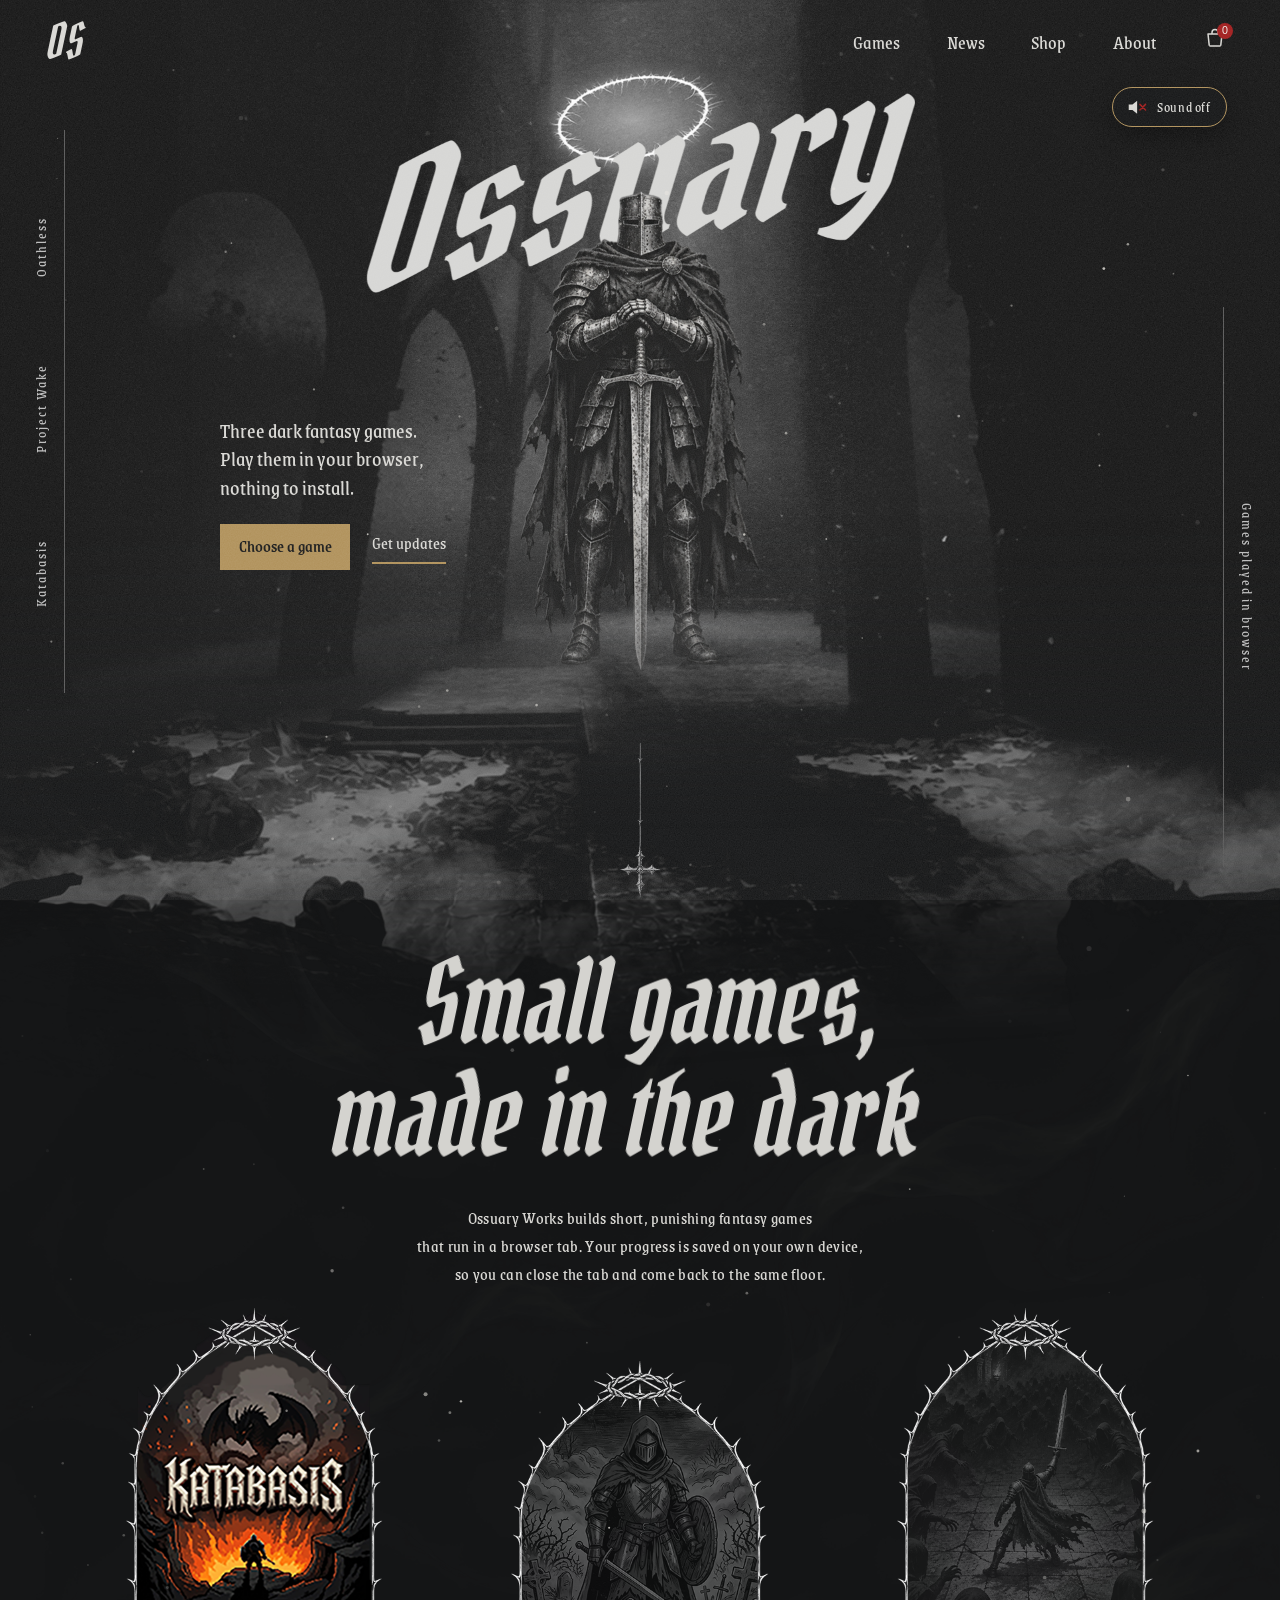
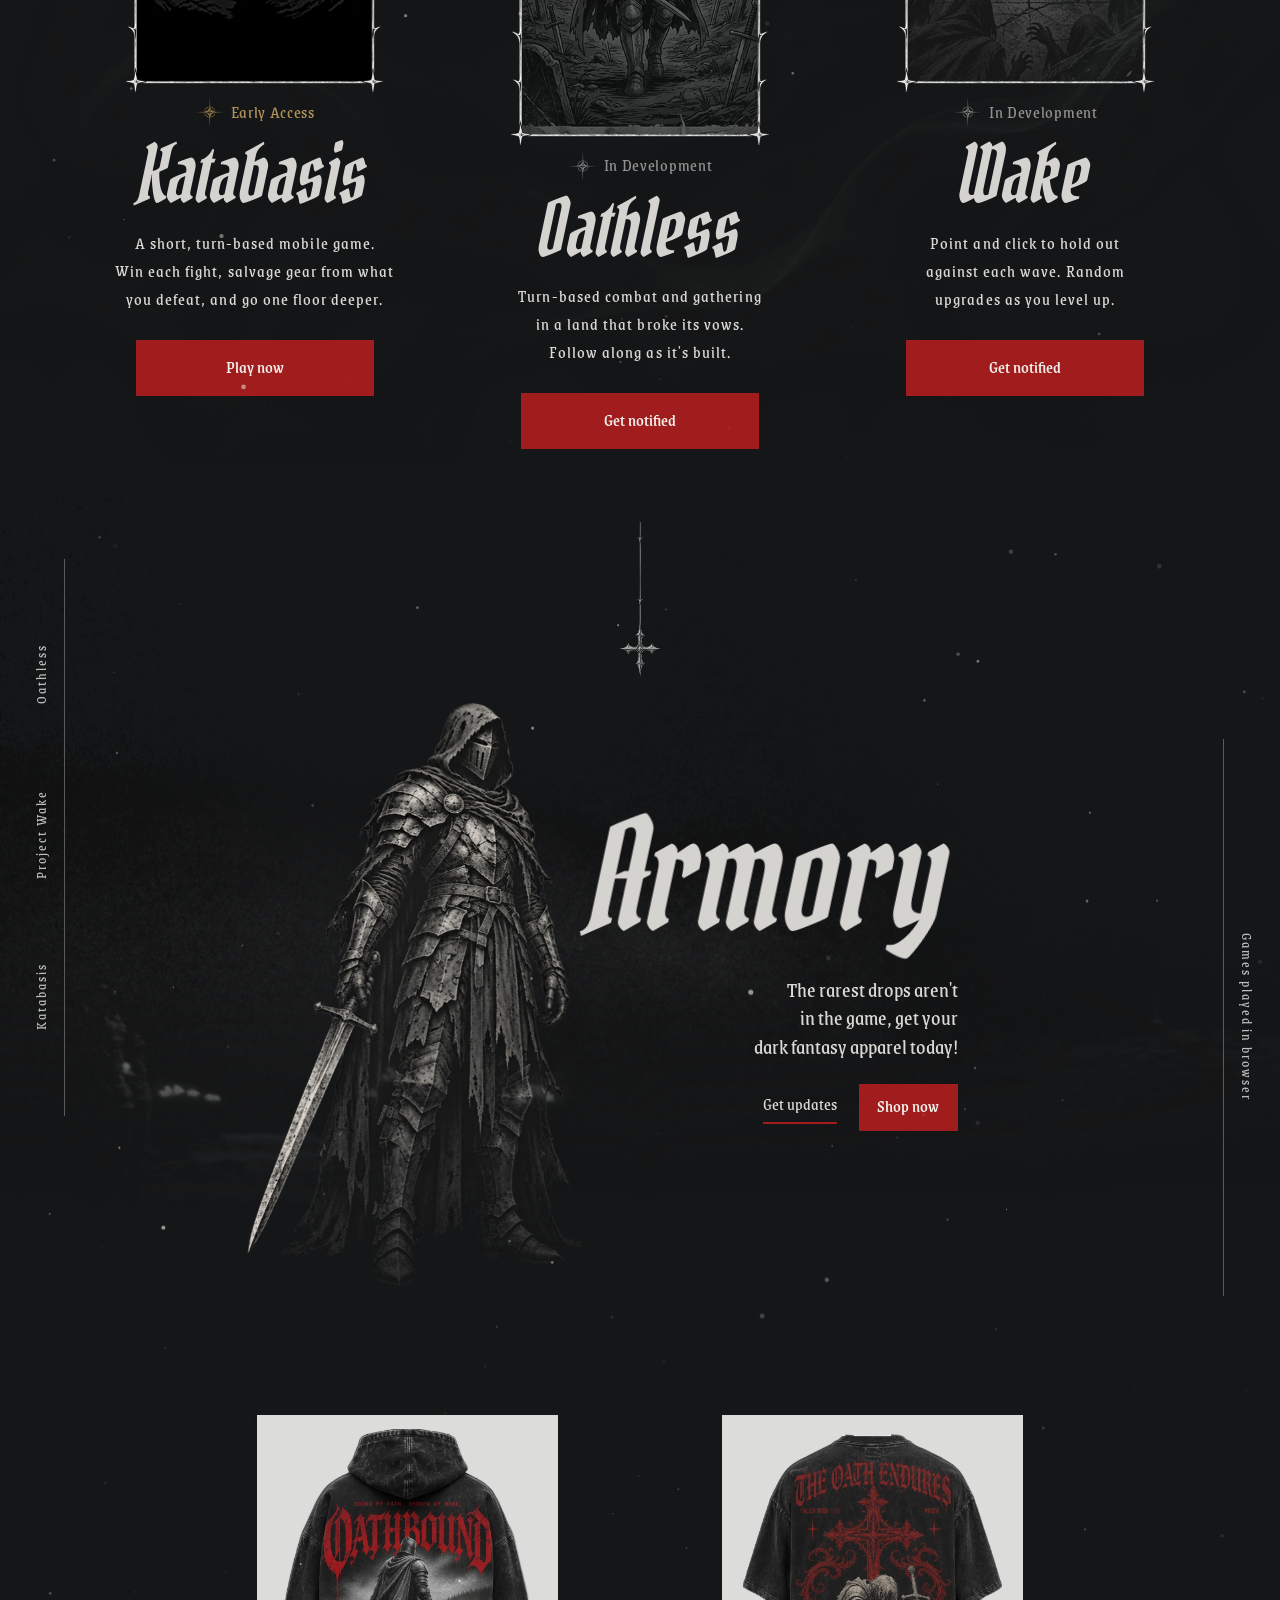
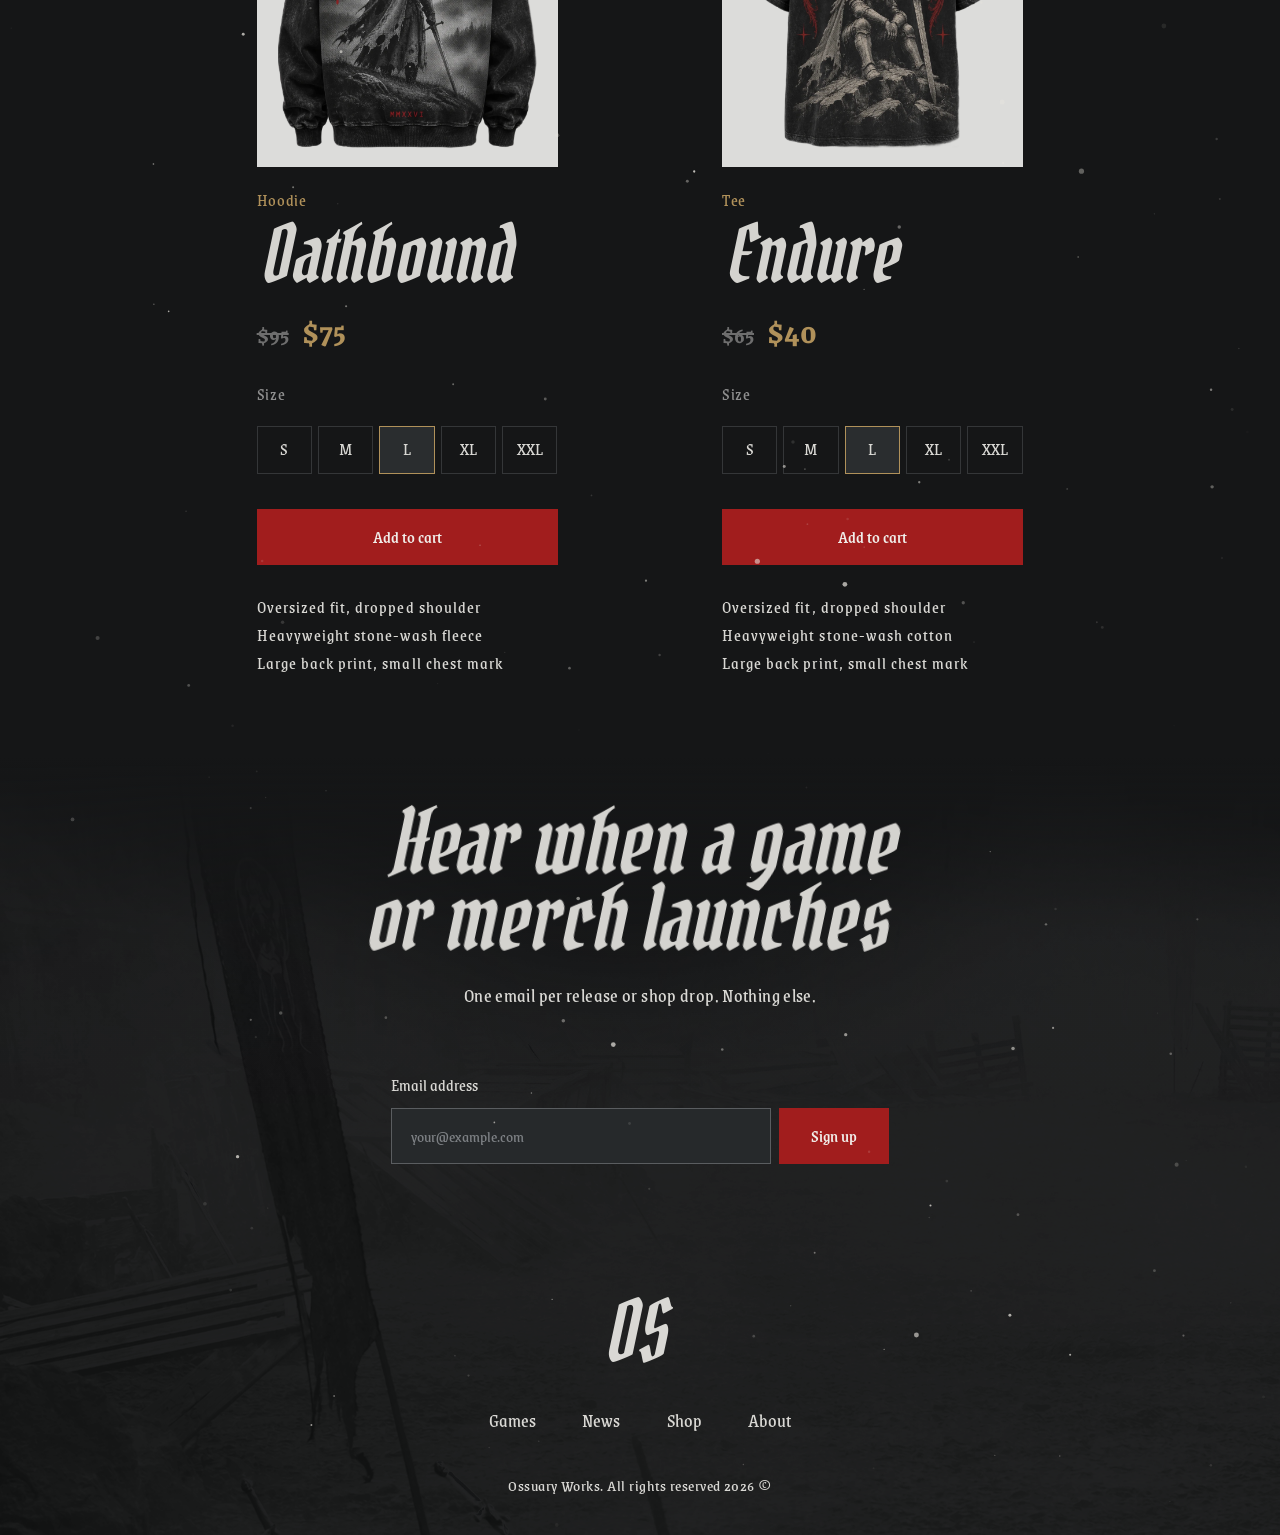
==== index.html @ 2a14f6bc "Add files via upload" ====
<!doctype html>
<html lang="en">
<head>
  <meta charset="utf-8">
  <meta name="viewport" content="width=device-width, initial-scale=1">
  <title>Ossuary Works</title>
  <meta name="description" content="Three dark fantasy games you can play in your browser: Katabasis, Wake and Oathless.">
  <link rel="preconnect" href="https://fonts.googleapis.com">
  <link rel="preconnect" href="https://fonts.gstatic.com" crossorigin>
  <link rel="stylesheet" href="css/tokens.css">
  <link rel="stylesheet" href="css/home.css">
  <link rel="stylesheet" href="css/motion.css">
  <link rel="stylesheet" href="css/cart.css">
  <script src="js/cart.js" defer></script>
  <script src="js/ambient.js" defer></script>
  <script src="js/particles.js" defer></script>
  <script src="js/router.js" defer></script>
  <script>
    // Turn motion on before first paint (so the hero doesn't flash before its ink reveal),
    // unless the visitor prefers reduced motion. Fail-safe: show the hero after 4s regardless.
    if (!window.matchMedia('(prefers-reduced-motion: reduce)').matches) {
      document.documentElement.classList.add('motion');
      setTimeout(function () { document.documentElement.classList.add('ink-failsafe'); }, 4000);
    }
  </script>
  <script src="js/motion.js" defer></script>
</head>
<body>
  <a class="skip" href="#main">Skip to content</a>

  <!-- Sticky menu: kept outside the sections so it always stays on top of them -->
  <nav class="nav" aria-label="Main">
      <a href="index.html" class="logo" aria-label="Ossuary Works home">OS</a>
      <ul>
        <li><a href="#games">Games</a></li>
        <li><a href="news.html">News</a></li>
        <li><a href="#shop">Shop</a></li>
        <li><a href="about.html">About</a></li>
        <li>
          <button type="button" class="cart" aria-label="Cart, 0 items" aria-controls="cart-drawer" aria-expanded="false">
            <svg viewBox="0 0 24 24" aria-hidden="true">
              <path d="M5 8h14l-1.2 11.2a1 1 0 0 1-1 .8H7.2a1 1 0 0 1-1-.8L5 8Z"/>
              <path d="M9 8V6.5a3 3 0 0 1 6 0V8"/>
            </svg>
            <span class="cart__count" aria-hidden="true">0</span>
          </button>
        </li>
      </ul>
  </nav>
  <p id="cart-status" class="sr-only" aria-live="polite"></p>

  <!-- ================= CART DRAWER ================= -->
  <div class="drawer-scrim" data-cart-close hidden></div>
  <aside class="drawer" id="cart-drawer" role="dialog" aria-modal="true" aria-labelledby="drawer-title" hidden>
    <header class="drawer__head">
      <h2 id="drawer-title" class="drawer__title">Your cart</h2>
      <button type="button" class="drawer__close" data-cart-close aria-label="Close cart">
        <svg viewBox="0 0 24 24" aria-hidden="true"><path d="M6 6l12 12M18 6L6 18"/></svg>
      </button>
    </header>

    <div class="drawer__body">
      <ul class="drawer__items" aria-label="Items in your cart"></ul>
      <div class="drawer__empty">
        <p>Your cart is empty.</p>
        <a href="#products" class="link link--gold" data-cart-close>Browse the armory</a>
      </div>
    </div>

    <footer class="drawer__foot">
      <dl class="drawer__totals">
        <div><dt>Subtotal</dt><dd class="drawer__subtotal">$0</dd></div>
        <div class="drawer__savings-row"><dt>You save</dt><dd class="drawer__savings">$0</dd></div>
      </dl>
      <p class="drawer__note">Shipping and taxes are calculated at checkout.</p>
      <button type="button" class="btn btn--red btn--block drawer__checkout">Checkout</button>
      <p class="drawer__msg" aria-live="polite"></p>
      <button type="button" class="drawer__continue" data-cart-close>Continue shopping</button>
    </footer>
  </aside>

  <!-- ================= HERO (mockup 01) ================= -->
  <header class="hero" data-ink-load="2">
    <div class="hero__scene" data-depth="0.35">
      <img class="hero__bg" src="assets/Exports/ossuary-home-banner-image.png" alt="" fetchpriority="high">
      <span class="hero__glow" aria-hidden="true"></span>
    </div>

    <div class="rail rail--left hero__rail-l" aria-hidden="true">
      <span>Katabasis</span><span>Project Wake</span><span>Oathless</span>
    </div>
    <div class="rail rail--right hero__rail-r" aria-hidden="true">
      <span>Games played in browser</span>
    </div>

    <h1 class="hero__title" data-depth="0.18"><img src="assets/Exports/Ossuary.png" alt="Ossuary Works" width="822" height="300"></h1>
    <img class="hero__knight" data-depth="0.05" src="assets/Exports/knight-hero-main-banner.png" alt="" width="360" height="721">

    <div class="hero__intro">
      <p>Three dark fantasy games.<br>Play them in your browser,<br>nothing to install.</p>
      <div class="actions">
        <a class="btn btn--gold" href="#games">Choose a game</a>
        <a class="link link--gold" href="#signup">Get updates</a>
      </div>
    </div>

    <span class="cross-drop hero__drop" aria-hidden="true"></span>
  </header>

  <main id="main">

    <!-- ================= GAMES (mockup 02) ================= -->
    <section class="games" id="games" aria-labelledby="games-title" data-ink="1">
      <img class="games__smoke" src="assets/Exports/tex-smoke-b.png" alt="" loading="lazy">
      <h2 id="games-title" class="games__title bleed">Small games,<br>made in the dark</h2>
      <p class="games__lede" id="about">Ossuary Works builds short, punishing fantasy games<br>that run in a browser tab. Your progress is saved on your own device,<br>so you can close the tab and come back to the same floor.</p>

      <div class="games__cols">
        <article class="game">
          <div class="arch">
            <img class="arch__art" src="assets/Exports/katabasis-game-arch-image.png" alt="Katabasis key art: a lone knight before a burning pit under a dragon" loading="lazy" width="358" height="556">
            <img class="arch__frame" src="assets/Exports/arch-frame.png" alt="" loading="lazy" width="386" height="576">
          </div>
          <p class="status status--early"><img src="assets/Exports/early-access-star.png" alt="" width="48" height="49">Early Access</p>
          <h3>Katabasis</h3>
          <p class="game__desc">A short, turn-based mobile game.<br>Win each fight, salvage gear from what<br>you defeat, and go one floor deeper.</p>
          <a href="https://mellow-martin.github.io/Emberfall/" class="btn btn--red btn--wide" target="_blank" rel="noopener">Play now<span class="sr-only"> (opens in a new tab)</span></a>
        </article>

        <article class="game game--low">
          <div class="arch">
            <img class="arch__art" src="assets/Exports/oathless-game-arch-image.png" alt="Oathless art: a hooded knight with sword and shield walking through a graveyard" loading="lazy" width="359" height="536">
            <img class="arch__frame" src="assets/Exports/arch-frame.png" alt="" loading="lazy" width="386" height="576">
          </div>
          <p class="status"><img src="assets/Exports/in-development-star.png" alt="" width="48" height="49">In Development</p>
          <h3>Oathless</h3>
          <p class="game__desc">Turn-based combat and gathering<br>in a land that broke its vows.<br>Follow along as it's built.</p>
          <a href="#signup" class="btn btn--red btn--wide">Get notified</a>
        </article>

        <article class="game">
          <div class="arch">
            <img class="arch__art" src="assets/Exports/wake-game-arch-image.png" alt="Wake art: a knight raising a sword on a tiled floor as hooded shadows close in" loading="lazy" width="359" height="536">
            <img class="arch__frame" src="assets/Exports/arch-frame.png" alt="" loading="lazy" width="386" height="576">
          </div>
          <p class="status"><img src="assets/Exports/in-development-star.png" alt="" width="48" height="49">In Development</p>
          <h3>Wake</h3>
          <p class="game__desc">Point and click to hold out<br>against each wave. Random<br>upgrades as you level up.</p>
          <a href="#signup" class="btn btn--red btn--wide">Get notified</a>
        </article>
      </div>
    </section>

    <!-- ================= ARMORY (mockup 03) ================= -->
    <section class="armory" id="shop" aria-labelledby="armory-title" data-ink="2">
      <img class="armory__bg" data-depth="0.15" src="assets/Exports/armory-image.png" alt="" loading="lazy">
      <span class="cross-drop armory__drop" aria-hidden="true"></span>

      <div class="rail rail--left armory__rail-l" aria-hidden="true">
        <span>Katabasis</span><span>Project Wake</span><span>Oathless</span>
      </div>
      <div class="rail rail--right armory__rail-r" aria-hidden="true">
        <span>Games played in browser</span>
      </div>

      <img class="armory__knight" data-depth="-0.06" src="assets/Exports/knight-hero-armory.png" alt="" loading="lazy" width="520" height="876">

      <div class="armory__intro">
        <h2 id="armory-title" class="armory__title bleed">Armory</h2>
        <p>The rarest drops aren't<br>in the game, get your<br>dark fantasy apparel today!</p>
        <div class="actions">
          <a class="link link--red" href="#signup">Get updates</a>
          <a class="btn btn--red" href="#products">Shop now</a>
        </div>
      </div>
    </section>

    <!-- ================= PRODUCTS (mockup 04) ================= -->
    <section class="products" id="products" aria-label="Apparel" data-ink="3">
      <article class="product" data-id="oathbound-hoodie" data-name="Oathbound" data-kind="Hoodie" data-price="75" data-was="95" data-thumb="assets/shop/oathbound-hoodie-black-cut.png">
        <!-- Hovering the photo reveals the worn shot; Quick add sits along its bottom edge -->
        <figure class="product__media">
          <img class="product__img" src="assets/shop/oathbound-hoodie-black-cut.png" alt="Oathbound hoodie in washed black, back view: red blackletter title over a knight on a misty ridge" loading="lazy">
          <img class="product__worn" src="assets/shop/oathbound-hoodie-worn.webp" alt="" loading="lazy" width="896" height="1120">
          <button type="button" class="quick-add">Quick add</button>
        </figure>
        <p class="product__kind">Hoodie</p>
        <h3>Oathbound</h3>
        <p class="price"><s><span class="sr-only">Was </span>$95</s> <span><span class="sr-only">Now </span>$75</span></p>

        <fieldset class="opt">
          <legend>Size</legend>
          <div class="sizes">
            <label><input type="radio" name="hoodie-size" value="S"><span>S</span></label>
            <label><input type="radio" name="hoodie-size" value="M"><span>M</span></label>
            <label><input type="radio" name="hoodie-size" value="L" checked><span>L</span></label>
            <label><input type="radio" name="hoodie-size" value="XL"><span>XL</span></label>
            <label><input type="radio" name="hoodie-size" value="XXL"><span>XXL</span></label>
          </div>
        </fieldset>

        <button type="button" class="btn btn--red btn--block add-to-cart">Add to cart</button>
        <ul class="specs">
          <li>Oversized fit, dropped shoulder</li>
          <li>Heavyweight stone-wash fleece</li>
          <li>Large back print, small chest mark</li>
        </ul>
      </article>

      <article class="product" data-id="endure-tee" data-name="Endure" data-kind="Tee" data-price="40" data-was="65" data-thumb="assets/shop/oath-endures-tee-black-cut.png">
        <figure class="product__media">
          <img class="product__img" src="assets/shop/oath-endures-tee-black-cut.png" alt="Endure tee in washed black, back view: red cross and filigree above a knight resting beside his sword" loading="lazy">
          <img class="product__worn" src="assets/shop/oath-endures-tee-worn.webp" alt="" loading="lazy" width="896" height="1120">
          <button type="button" class="quick-add">Quick add</button>
        </figure>
        <p class="product__kind">Tee</p>
        <h3>Endure</h3>
        <p class="price"><s><span class="sr-only">Was </span>$65</s> <span><span class="sr-only">Now </span>$40</span></p>

        <fieldset class="opt">
          <legend>Size</legend>
          <div class="sizes">
            <label><input type="radio" name="tee-size" value="S"><span>S</span></label>
            <label><input type="radio" name="tee-size" value="M"><span>M</span></label>
            <label><input type="radio" name="tee-size" value="L" checked><span>L</span></label>
            <label><input type="radio" name="tee-size" value="XL"><span>XL</span></label>
            <label><input type="radio" name="tee-size" value="XXL"><span>XXL</span></label>
          </div>
        </fieldset>

        <button type="button" class="btn btn--red btn--block add-to-cart">Add to cart</button>
        <ul class="specs">
          <li>Oversized fit, dropped shoulder</li>
          <li>Heavyweight stone-wash cotton</li>
          <li>Large back print, small chest mark</li>
        </ul>
      </article>
    </section>

    <!-- ================= SIGNUP + FOOTER (mockup 05) ================= -->
    <section class="signup" id="signup" aria-labelledby="signup-title" data-ink="1">
      <img class="signup__bg" src="assets/Exports/footer-image.png" alt="" loading="lazy">
      <h2 id="signup-title" class="signup__title bleed">Hear when a game<br>or merch launches</h2>
      <p class="signup__lede">One email per release or shop drop. Nothing else.</p>
      <form class="signup__form" novalidate>
        <label for="email">Email address</label>
        <div class="signup__row">
          <input id="email" name="email" type="email" required autocomplete="email" placeholder="your@example.com">
          <button class="btn btn--red" type="submit">Sign up</button>
        </div>
        <output aria-live="polite"></output>
      </form>

      <footer class="foot">
        <a href="index.html" class="logo logo--foot" aria-label="Ossuary Works home">OS</a>
        <ul>
          <li><a href="#games">Games</a></li>
          <li><a href="news.html">News</a></li>
          <li><a href="#shop">Shop</a></li>
          <li><a href="about.html">About</a></li>
        </ul>
        <p>Ossuary Works. All rights reserved 2026 &copy;</p>
      </footer>
    </section>
  </main>

  <script src="js/site.js"></script>
</body>
</html>
---- css/tokens.css ----
/* Ossuary Works (placeholder name): shared design tokens.
   Every page of the hub imports this file. */

@import url("https://fonts.googleapis.com/css2?family=Pirata+One&family=UnifrakturMaguntia&family=Grenze+Gotisch:wght@400..900&family=Grenze:ital,wght@0,300;0,400;0,500;0,600;1,400&display=swap");

:root {
  /* Base palette: neutral charcoal, no brown */
  --soot: #161718;      /* page background, dark charcoal grey */
  --crypt: #202224;     /* raised panels */
  --crypt-edge: #35383b;/* panel borders */
  --bone: #ebe8e1;      /* primary text, off-white (not pure white) */
  --ash: #9b9da0;       /* secondary text */
  --gilt: #a88a52;      /* hairlines, ornaments, focus */

  /* Per-game accents */
  --katabasis: #9b1c1c; /* blood */
  --wake: #c0562b;      /* rust */
  --oathless: #6b7d99;  /* cold steel */

  --accent: var(--katabasis); /* default accent, overridden per game */
  --accent-ink: var(--bone);  /* text colour on a filled accent */

  /* Type */
  --font-display: "Pirata One", "UnifrakturMaguntia", serif;      /* narrow, sharp blackletter, for titles
                                                                     (previous choice: "UnifrakturMaguntia") */
  /* No free true-italic Old English font exists, so titles are leaned and stretched taller */
  --display-transform: skewX(-12deg) scaleY(1.15);
  --font-heading: "Grenze Gotisch", serif;                        /* plainer blackletter, for small headings */
  --font-text: "Grenze", Georgia, serif;

  /* Scale: perfect fourth (1.333) from 1.125rem */
  --step--1: 0.875rem;
  --step-0: 1.125rem;
  --step-1: 1.5rem;
  --step-2: 2rem;
  --step-3: 2.666rem;
  --step-4: 3.555rem;
  --step-5: 4.74rem;
  --step-hero: clamp(5rem, 21vw, 16rem);

  /* Space */
  --space-xs: 0.5rem;
  --space-s: 1rem;
  --space-m: 1.5rem;
  --space-l: 3rem;
  --space-xl: 6rem;

  --measure: 62ch;
  --hairline: 1px solid var(--gilt);
}

/* Game theming: add data-game to any element to switch its accent */
[data-game="katabasis"] { --accent: var(--katabasis); --accent-ink: var(--bone); }
[data-game="wake"]      { --accent: var(--wake);      --accent-ink: var(--soot); }
[data-game="oathless"]  { --accent: var(--oathless);  --accent-ink: var(--soot); }

*, *::before, *::after { box-sizing: border-box; }

html { color-scheme: dark; }

body {
  margin: 0;
  background: var(--soot);
  color: var(--bone);
  font-family: var(--font-text);
  font-size: var(--step-0);
  line-height: 1.6;
  -webkit-font-smoothing: antialiased;
  overflow-x: clip; /* leaned titles can poke a pixel past the edge; never scroll sideways */
}

/* Film grain over everything */
body::after {
  content: "";
  position: fixed;
  inset: 0;
  pointer-events: none;
  z-index: 100;
  opacity: 0.09;
  background-image: url("data:image/svg+xml,%3Csvg xmlns='http://www.w3.org/2000/svg' width='220' height='220'%3E%3Cfilter id='n'%3E%3CfeTurbulence type='fractalNoise' baseFrequency='0.85' numOctaves='3' stitchTiles='stitch'/%3E%3CfeColorMatrix values='0 0 0 0 1 0 0 0 0 1 0 0 0 0 1 0 0 0 1 0'/%3E%3C/filter%3E%3Crect width='100%25' height='100%25' filter='url(%23n)'/%3E%3C/svg%3E");
}

img { max-width: 100%; display: block; }

a { color: inherit; }

:focus-visible {
  outline: 2px solid var(--gilt);
  outline-offset: 3px;
}

h1, h2, h3 {
  font-family: var(--font-display);
  font-weight: 400; /* display font has one weight; avoid faux bold */
  line-height: 1.05;
  margin: 0;
  transform: var(--display-transform);
}

/* ---------- Buttons ---------- */
.btn {
  display: inline-flex;
  align-items: center;
  gap: 0.6em;
  padding: 0.7em 1.5em 0.75em;
  font-family: var(--font-text);
  font-size: var(--step-0);
  font-weight: 500;
  text-decoration: none;
  color: var(--bone);
  border: 1px solid var(--gilt);
  background: transparent;
  cursor: pointer;
  transition: background-color 160ms ease, color 160ms ease, border-color 160ms ease;
}
.btn:hover { background: var(--crypt); }

.btn--primary {
  background: var(--accent);
  border-color: var(--accent);
  color: var(--accent-ink);
  font-weight: 600;
}
.btn--primary:hover {
  background: color-mix(in srgb, var(--accent) 80%, var(--bone));
  border-color: color-mix(in srgb, var(--accent) 80%, var(--bone));
}

.btn--quiet {
  border-color: transparent;
  padding-inline: 0;
  text-decoration: underline;
  text-decoration-color: var(--gilt);
  text-underline-offset: 0.3em;
}
.btn--quiet:hover { background: none; color: #fff; }

/* ---------- Status badge ---------- */
.badge {
  display: inline-flex;
  align-items: center;
  gap: 0.5em;
  font-size: var(--step--1);
  font-variant-caps: all-small-caps;
  letter-spacing: 0.08em;
  color: var(--bone);
  padding: 0.15em 0.75em 0.25em;
  border: 1px solid color-mix(in srgb, var(--accent) 70%, transparent);
  background: color-mix(in srgb, var(--accent) 18%, transparent);
}
.badge::before {
  content: "";
  width: 0.45em;
  height: 0.45em;
  background: var(--accent);
  transform: rotate(45deg);
}

/* ---------- Four-point star ornament ---------- */
.star {
  display: inline-block;
  width: 1em;
  height: 1em;
  background: var(--gilt);
  /* Generated thorn-ring star; the PNG is a mask, so the colour comes from the background */
  -webkit-mask: url("../assets/ornaments/star.png") center / contain no-repeat;
          mask: url("../assets/ornaments/star.png") center / contain no-repeat;
}

/* ---------- Generated ornament masks (colour them with background) ---------- */
.orn-divider {
  display: block;
  width: calc(var(--orn-h, 9rem) * 145 / 685);
  height: var(--orn-h, 9rem);
  background: var(--gilt);
  -webkit-mask: url("../assets/ornaments/divider.png") center / 100% 100% no-repeat;
          mask: url("../assets/ornaments/divider.png") center / 100% 100% no-repeat;
}
.orn-cross-rule {
  display: block;
  width: calc(var(--orn-h, 20rem) * 147 / 983);
  height: var(--orn-h, 20rem);
  background: var(--gilt);
  -webkit-mask: url("../assets/ornaments/cross-rule.png") center / 100% 100% no-repeat;
          mask: url("../assets/ornaments/cross-rule.png") center / 100% 100% no-repeat;
}

/* ---------- Divider: line, star, line ---------- */
.divider {
  display: flex;
  align-items: center;
  gap: var(--space-s);
  color: var(--gilt);
}
.divider::before, .divider::after {
  content: "";
  flex: 1;
  height: 1px;
  background: var(--gilt);
  opacity: 0.6;
}

/* ---------- Gothic arch frame ---------- */
.arch {
  position: relative;
  aspect-ratio: 2 / 3; /* matches the generated frame art (688x1024) */
}
/* Generated thorn frame with a crown of thorns at the apex, drawn over the art */
.arch::after {
  content: "";
  position: absolute;
  inset: 0;
  z-index: 2;
  background: var(--gilt);
  -webkit-mask: url("../assets/ornaments/arch-frame.png") center / 100% 100% no-repeat;
          mask: url("../assets/ornaments/arch-frame.png") center / 100% 100% no-repeat;
  pointer-events: none;
}
.arch__line { display: none; } /* replaced by the frame art above */
.arch__inner {
  position: absolute;
  inset: 0;
  clip-path: url(#arch-clip);
  background: radial-gradient(120% 80% at 50% 100%, color-mix(in srgb, var(--accent) 55%, var(--crypt)) 0%, var(--crypt) 55%, var(--soot) 100%);
  overflow: hidden;
}
.arch__inner img {
  position: absolute;
  left: 50%;
  bottom: -4%;
  height: 92%;
  width: auto;
  max-width: none;
  transform: translateX(-50%);
  filter: grayscale(1) contrast(1.15) brightness(0.95);
}
/* Duotone tint: multiply the accent over the greyscale art */
.arch__inner::after {
  content: "";
  position: absolute;
  inset: 0;
  background: var(--accent);
  mix-blend-mode: multiply;
  opacity: 0.45;
}
.arch__line {
  position: absolute;
  inset: 0;
  width: 100%;
  height: 100%;
  overflow: visible;
  pointer-events: none;
}
.arch__line path {
  fill: none;
  stroke: var(--gilt);
  stroke-width: 1;
  vector-effect: non-scaling-stroke;
}

@media (prefers-reduced-motion: reduce) {
  *, *::before, *::after {
    animation-duration: 0.01ms !important;
    animation-iteration-count: 1 !important;
    transition-duration: 0.01ms !important;
  }
}
---- css/home.css ----
/* Homepage, rebuilt from the Photoshop mockup (assets/Exports/images/*.png, 1920px wide).
   Every measurement is in mockup pixels times --u, so the layout scales with the window
   and matches the mockup exactly at 1920px. Below 900px it switches to a stacked layout. */

:root {
  --u: calc(min(100vw, 1920px) / 1920);
  --text: #d9d8d4;        /* mockup body and title text */
  --muted: #8f8f8f;       /* "In Development", strike prices */
  --gold: #b0915a;        /* gold button, Early Access, prices */
  --red: #a11d1d;         /* red buttons and underline */
  --rail: #5a5a5a;        /* side rail hairlines */
}

.sr-only {
  position: absolute; width: 1px; height: 1px; overflow: hidden;
  clip: rect(0 0 0 0); white-space: nowrap;
}
.skip {
  position: absolute; left: 1rem; top: -3rem; z-index: 200;
  padding: 0.5rem 1rem; background: var(--bone); color: var(--soot);
}
.skip:focus { top: 1rem; }

body { color: var(--text); background: #151617; }

/* Body copy sizes from the mockup, never below a readable floor */
.t-body { font-size: max(15px, calc(32 * var(--u))); line-height: 1.34; }

/* ---------- Shared pieces ---------- */
.logo {
  font-family: var(--font-display);
  font-size: max(30px, calc(64 * var(--u)));
  line-height: 1;
  text-decoration: none;
  color: var(--text);
  display: inline-block;
  transform: var(--display-transform);
}

.btn {
  display: inline-grid;
  place-items: center;
  height: max(44px, calc(70 * var(--u)));
  padding: 0 max(16px, calc(28 * var(--u)));
  border: 0;
  font-family: var(--font-text);
  font-size: max(15px, calc(26 * var(--u)));
  font-weight: 500;
  text-decoration: none;
  cursor: pointer;
  transition: filter 160ms ease;
}
.btn:hover { background: inherit; filter: brightness(1.12); }
.btn--gold { background: var(--gold); color: #1b1b1b; }
.btn--red { background: var(--red); color: #f1eeea; }
.btn--wide { width: calc(357 * var(--u)); min-width: 180px; height: max(48px, calc(84 * var(--u))); }
.btn--block { width: 100%; height: max(48px, calc(84 * var(--u))); }

.link {
  font-size: max(15px, calc(26 * var(--u)));
  color: var(--text);
  text-decoration: none;
  padding-bottom: 0.2em;
  border-bottom: 2px solid var(--gold);
}
.link--red { border-color: var(--red); }
.link:hover { color: #fff; }

.actions { display: flex; align-items: center; gap: calc(32 * var(--u)); }

/* Side rails: a hairline with words set vertically beside it */
.rail {
  position: absolute;
  display: flex;
  flex-direction: column-reverse;
  justify-content: space-evenly;
  align-items: center;
  font-size: max(12px, calc(21 * var(--u)));
  letter-spacing: 0.14em;
  color: #bdbdbd;
}
.rail::before {
  content: "";
  position: absolute;
  top: 0;
  bottom: 0;
  width: 1px;
  background: var(--rail);
}
.rail span { writing-mode: vertical-rl; white-space: nowrap; }
.rail--left { width: calc(70 * var(--u)); left: calc(27 * var(--u)); }
.rail--left::before { right: 0; }
.rail--left span { transform: rotate(180deg); }   /* reads bottom to top */
.rail--right { width: calc(70 * var(--u)); right: calc(15 * var(--u)); justify-content: center; }
.rail--right::before { left: 0; }

/* Line that falls and ends in a cross (generated ornament) */
.cross-drop {
  position: absolute;
  left: 50%;
  width: calc(60 * var(--u));
  height: calc(230 * var(--u));
  transform: translateX(-50%);
  /* Pre-coloured image, not a CSS mask: masks are blocked on pages opened straight from a file */
  background: url("../assets/ornaments/cross-drop-silver.png") center / 100% 100% no-repeat;
}

/* ================= HERO ================= */
.hero {
  position: relative;
  height: calc(1387 * var(--u));
  isolation: isolate;
}
/* Background art + halo glow move together as one parallax layer */
.hero__scene {
  position: absolute;
  inset: 0 0 auto;
  z-index: -1;
  height: calc(1639 * var(--u)); /* runs into the games section, like the mockup */
  -webkit-mask-image: linear-gradient(to bottom, #000 80%, transparent);
          mask-image: linear-gradient(to bottom, #000 80%, transparent);
}
/* Art stays at its designed size, centred, so the halo is always mid-page.
   On screens wider than 1920px the sides fade into the page colour. */
.hero__bg {
  position: absolute;
  left: 50%;
  top: 0;
  width: max(100%, calc(1920 * var(--u)));
  height: 100%;
  object-fit: cover;
  object-position: 50% 0;
  transform: translateX(-50%);
}
@media (min-width: 1921px) {
  .hero__bg, .armory__bg { width: 1920px; }
  .hero__bg {
    -webkit-mask-image: linear-gradient(to right, transparent, #000 12%, #000 88%, transparent);
            mask-image: linear-gradient(to right, transparent, #000 12%, #000 88%, transparent);
  }
  /* Armory art fades on all four sides on very wide screens: side fade x top/bottom fade */
  .armory__bg {
    -webkit-mask-image:
      linear-gradient(to right, transparent, #000 12%, #000 88%, transparent),
      linear-gradient(to bottom, transparent 0%, #000 14%, #000 58%, transparent 84%);
    -webkit-mask-composite: source-in;
            mask-image:
      linear-gradient(to right, transparent, #000 12%, #000 88%, transparent),
      linear-gradient(to bottom, transparent 0%, #000 14%, #000 58%, transparent 84%);
            mask-composite: intersect;
  }
}

/* Sticky menu: fixed to the top, transparent over the hero, gains a dark
   blurred bar once the page scrolls (class set by the script in index.html) */
html { scroll-padding-top: max(72px, calc(120 * var(--u))); }
.nav {
  position: fixed;
  top: 0;
  left: 0;
  right: 0;
  z-index: 50;
  display: flex;
  justify-content: space-between;
  align-items: center;
  padding: calc(32 * var(--u)) calc(80 * var(--u)) calc(20 * var(--u)) calc(72 * var(--u));
  transition: background-color 300ms ease, padding 300ms ease, box-shadow 300ms ease;
}
.nav.is-scrolled {
  padding-top: max(10px, calc(16 * var(--u)));
  padding-bottom: max(10px, calc(16 * var(--u)));
  background: rgba(21, 22, 23, 0.82);
  -webkit-backdrop-filter: blur(10px);
          backdrop-filter: blur(10px);
  box-shadow: 0 1px 0 rgba(255, 255, 255, 0.06);
}
.nav .logo { transition: font-size 300ms ease; }
.nav.is-scrolled .logo { font-size: max(26px, calc(48 * var(--u))); }
.nav ul { list-style: none; display: flex; align-items: center; gap: calc(70 * var(--u)); margin: 0; padding: 0; }
.nav ul a { font-size: max(15px, calc(28 * var(--u))); color: var(--text); text-decoration: none; }
.nav ul a:hover { color: #fff; }

.cart { position: relative; display: inline-grid; place-items: center; }
.cart svg {
  width: max(24px, calc(36 * var(--u)));
  height: auto;
  fill: none;
  stroke: currentColor;
  stroke-width: 1.5;
  stroke-linejoin: round;
}
.cart__count {
  position: absolute;
  top: -0.35em;
  right: -0.6em;
  min-width: 1.5em;
  height: 1.5em;
  padding: 0 0.3em;
  display: grid;
  place-items: center;
  border-radius: 999px;
  background: var(--red);
  color: #f1eeea;
  font-size: max(10px, calc(16 * var(--u)));
  line-height: 1;
}

.hero__rail-l { top: calc(195 * var(--u)); height: calc(845 * var(--u)); }
.hero__rail-r { top: calc(460 * var(--u)); height: calc(840 * var(--u)); }

.hero__title {
  position: absolute;
  z-index: 1;
  left: calc(50% - 410 * var(--u)); /* mockup x 550, measured from the page centre */
  top: calc(140 * var(--u));
  width: calc(822 * var(--u));
  transform: none; /* the exported title is already leaned */
}
.hero__title img { width: 100%; height: auto; }

.hero__knight {
  position: absolute;
  z-index: 2;
  left: calc(50% - 180 * var(--u)); /* mockup x 780 */
  top: calc(286 * var(--u));
  width: calc(360 * var(--u));
  height: auto;
}

.hero__intro {
  position: absolute;
  z-index: 3;
  left: calc(50% - 630 * var(--u)); /* mockup x 330 */
  top: calc(625 * var(--u));
}
.hero__intro p { margin: 0 0 calc(32 * var(--u)); font-size: max(15px, calc(32 * var(--u))); line-height: 1.34; }

.hero__drop { top: calc(1115 * var(--u)); z-index: 3; }

/* ================= GAMES ================= */
.games {
  position: relative;
  padding: calc(55 * var(--u)) 0 calc(70 * var(--u));
  text-align: center;
  isolation: isolate;
}
.games__smoke {
  position: absolute;
  z-index: -1;
  top: calc(-220 * var(--u));
  left: 0;
  width: 100%;
  height: auto;
  opacity: 0.45;
  mix-blend-mode: screen;
  pointer-events: none;
}
/* Centred leaned titles hug their text, so the lean can't push a corner off the page */
.games__title, .signup__title { width: fit-content; margin-inline: auto; }
.games__title {
  font-size: max(46px, calc(150 * var(--u)));
  line-height: 0.98;
  color: #d4d3cf;
}
.games__lede {
  margin: calc(70 * var(--u)) auto 0;
  font-size: max(15px, calc(26 * var(--u)));
  line-height: 1.62;
  letter-spacing: 0.02em;
}

.games__cols {
  display: grid;
  grid-template-columns: repeat(3, calc(460 * var(--u)));
  justify-content: center;
  column-gap: calc(118 * var(--u));
  margin-top: calc(30 * var(--u));
  align-items: start;
}
.game { display: grid; justify-items: center; }
.game--low { margin-top: calc(80 * var(--u)); }

/* Arch: exported art sits inside the exported thorn frame */
.arch { position: relative; width: calc(386 * var(--u)); aspect-ratio: 386 / 576; }
.arch__art {
  position: absolute;
  left: 3.6%;
  bottom: 2.8%;
  width: 92.8%;
  height: auto;
}
.arch__frame { position: absolute; inset: 0; width: 100%; height: 100%; pointer-events: none; }
.arch::after { content: none; } /* the exported silver frame replaces the gold one from tokens.css */
.game:hover .arch__art { filter: brightness(1.12); }

.status {
  display: flex;
  align-items: center;
  gap: calc(10 * var(--u));
  margin: calc(8 * var(--u)) 0 0;
  font-size: max(14px, calc(26 * var(--u)));
  letter-spacing: 0.04em;
  color: var(--muted);
}
.status img { width: calc(44 * var(--u)); min-width: 22px; height: auto; }
.status--early { color: var(--gold); }

.game h3 {
  margin-top: calc(18 * var(--u));
  font-size: max(40px, calc(104 * var(--u)));
  line-height: 1;
  color: #d4d3cf;
}
.game__desc {
  margin: calc(30 * var(--u)) 0 calc(40 * var(--u));
  font-size: max(14px, calc(26 * var(--u)));
  line-height: 1.62;
  letter-spacing: 0.06em;
}

/* ================= ARMORY ================= */
.armory {
  position: relative;
  height: calc(1327 * var(--u));
  overflow: hidden;
  isolation: isolate;
}
.armory__bg {
  position: absolute;
  z-index: -1;
  left: 50%;
  top: calc(-400 * var(--u)); /* raised so its lower edge sits well below the section */
  width: 100%;
  height: auto;
  opacity: 0.75;
  transform: translateX(-50%);
  /* Fade top and bottom into the page: no hard edge, even while it drifts on scroll */
  -webkit-mask-image: linear-gradient(to bottom, transparent 0%, #000 14%, #000 58%, transparent 84%);
          mask-image: linear-gradient(to bottom, transparent 0%, #000 14%, #000 58%, transparent 84%);
}
.armory__drop { top: calc(40 * var(--u)); }
.armory__rail-l { top: calc(95 * var(--u)); height: calc(835 * var(--u)); }
.armory__rail-r { top: calc(365 * var(--u)); height: calc(835 * var(--u)); }

.armory__knight {
  position: absolute;
  left: calc(50% - 590 * var(--u)); /* mockup x 370 */
  top: calc(365 * var(--u));
  width: calc(520 * var(--u));
  height: auto;
}
.armory__intro {
  position: absolute;
  right: calc(50% - 477 * var(--u)); /* mockup right edge 1437 */
  top: calc(470 * var(--u));
  display: grid;
  justify-items: end;
  text-align: right;
}
.armory__title {
  font-size: max(64px, calc(200 * var(--u)));
  line-height: 1;
  color: #d4d3cf;
  margin-right: calc(10 * var(--u));
}
.armory__intro p { margin: calc(50 * var(--u)) 0 calc(34 * var(--u)); font-size: max(15px, calc(32 * var(--u))); line-height: 1.34; }

/* ================= PRODUCTS ================= */
.products {
  display: grid;
  grid-template-columns: repeat(2, calc(452 * var(--u)));
  justify-content: center;
  column-gap: calc(246 * var(--u));
  padding: calc(52 * var(--u)) 0 calc(120 * var(--u));
  align-items: start;
}
.product { display: grid; justify-items: start; }
.product__media {
  margin: 0 0 calc(30 * var(--u));
  width: 100%;
  aspect-ratio: 452 / 528;
  background: #dcdcda;
  display: grid;
  place-items: center;
  overflow: hidden;
}
.product__img {
  width: 92%;
  height: 92%;
  object-fit: contain;
  transition: transform 700ms cubic-bezier(.2, .7, .2, 1);
}
.product__media { position: relative; }

/* Worn photo fades in over the cutout on hover (or keyboard focus inside the image) */
.product__worn {
  position: absolute;
  inset: 0;
  width: 100%;
  height: 100%;
  object-fit: cover;
  opacity: 0;
  transform: scale(1.04);
  transition: opacity 450ms ease, transform 900ms cubic-bezier(.2, .7, .2, 1);
}
.product__media:hover .product__worn,
.product__media:focus-within .product__worn { opacity: 1; transform: scale(1); }

/* Quick add: a bar that slides up from the bottom edge of the image */
.quick-add {
  position: absolute;
  z-index: 2;
  left: calc(16 * var(--u));
  right: calc(16 * var(--u));
  bottom: calc(16 * var(--u));
  height: max(44px, calc(70 * var(--u)));
  border: 0;
  background: rgba(21, 22, 23, 0.82);
  -webkit-backdrop-filter: blur(6px);
          backdrop-filter: blur(6px);
  color: #f1eeea;
  font-family: var(--font-text);
  font-size: max(15px, calc(26 * var(--u)));
  font-weight: 500;
  letter-spacing: 0.04em;
  cursor: pointer;
  opacity: 0;
  transform: translateY(calc(100% + 16 * var(--u)));
  transition: opacity 300ms ease, transform 400ms cubic-bezier(.2, .7, .2, 1), background-color 200ms ease;
}
.product__media:hover .quick-add,
.product__media:focus-within .quick-add { opacity: 1; transform: none; }
.quick-add:hover { background: var(--red); }
.quick-add:focus-visible { outline: 2px solid var(--gold); outline-offset: 2px; }
.quick-add.is-added { background: var(--red); }

/* Touch screens have no hover: keep Quick add visible */
@media (hover: none) {
  .quick-add { opacity: 1; transform: none; }
}

/* Cart count pops when something is added */
.cart.is-bumped .cart__count { animation: cart-bump 450ms cubic-bezier(.3, 1.6, .5, 1); }
@keyframes cart-bump { 40% { transform: scale(1.5); } }

.product__kind { margin: 0; font-size: max(14px, calc(26 * var(--u))); letter-spacing: 0.04em; color: var(--gold); }
.product h3 {
  margin-top: calc(14 * var(--u));
  font-size: max(40px, calc(104 * var(--u)));
  line-height: 1;
  color: #d4d3cf;
  transform-origin: left bottom;
}
.price {
  margin: calc(18 * var(--u)) 0 0;
  display: flex;
  align-items: baseline;
  gap: calc(20 * var(--u));
  font-family: var(--font-heading);
  font-weight: 700;
  color: var(--gold);
  font-size: max(26px, calc(50 * var(--u)));
}
.price s { font-size: 0.72em; color: #6e6e6e; font-weight: 600; }

.opt { border: 0; margin: calc(34 * var(--u)) 0 0; padding: 0; min-width: 0; }
.opt legend { padding: 0; margin-bottom: calc(26 * var(--u)); font-size: max(14px, calc(26 * var(--u))); letter-spacing: 0.04em; color: var(--muted); }

.sizes { display: flex; gap: calc(9 * var(--u)); }
.sizes label { position: relative; cursor: pointer; }
.sizes input { position: absolute; inset: 0; opacity: 0; margin: 0; cursor: pointer; }
.sizes span {
  display: grid;
  place-items: center;
  width: calc(83 * var(--u));
  min-width: 40px;
  height: max(38px, calc(72 * var(--u)));
  border: 1px solid #343638;
  font-size: max(14px, calc(26 * var(--u)));
  color: var(--text);
}
.sizes label:hover span { border-color: #6a6a6a; }
.sizes input:checked + span { background: #2a2d2f; border-color: var(--gold); }
.sizes input:focus-visible + span { outline: 2px solid var(--gold); outline-offset: 2px; }

.product .btn--block { margin-top: calc(52 * var(--u)); }
.specs {
  list-style: none;
  margin: calc(42 * var(--u)) 0 0;
  padding: 0;
  font-size: max(14px, calc(26 * var(--u)));
  line-height: 1.62;
  letter-spacing: 0.06em;
}

/* ================= SIGNUP + FOOTER ================= */
.signup {
  position: relative;
  min-height: calc(1116 * var(--u));
  padding: calc(85 * var(--u)) clamp(1rem, 4vw, 3rem) calc(55 * var(--u));
  text-align: center;
  overflow: hidden;
  isolation: isolate;
}
.signup__bg {
  position: absolute;
  z-index: -2;
  left: 0;
  top: calc(-360 * var(--u));
  width: 100%;
  height: calc(100% + 360 * var(--u));
  object-fit: cover;
  object-position: 50% 100%;
  opacity: 0.62;
}
.signup::before {
  content: "";
  position: absolute;
  inset: 0;
  z-index: -1;
  background: linear-gradient(to bottom, #151617 0%, rgba(21, 22, 23, 0.15) 22%, transparent 45%);
}
.signup__title {
  font-size: max(40px, calc(118 * var(--u)));
  line-height: 0.85;
  color: #d4d3cf;
}
.signup__lede { margin: calc(50 * var(--u)) 0 0; font-size: max(15px, calc(28 * var(--u))); letter-spacing: 0.02em; }

.signup__form {
  width: min(100%, calc(747 * var(--u)), 747px);
  min-width: min(100%, 420px);
  margin: calc(92 * var(--u)) auto 0;
  display: grid;
  gap: calc(14 * var(--u));
  text-align: left;
}
.signup__form label { font-size: max(14px, calc(25 * var(--u))); }
.signup__row { display: flex; gap: calc(12 * var(--u)); }
.signup__row input {
  flex: 1;
  min-width: 0;
  height: max(48px, calc(84 * var(--u)));
  padding: 0 calc(28 * var(--u));
  font: inherit;
  font-size: max(15px, calc(24 * var(--u)));
  color: var(--text);
  background: #26292b;
  border: 1px solid #5a5d60;
}
.signup__row input::placeholder { color: #7d8084; }
.signup__row input:focus-visible { outline: 2px solid var(--gold); outline-offset: 0; }
.signup__row .btn { height: max(48px, calc(84 * var(--u))); width: calc(162 * var(--u)); min-width: 110px; }
.signup__form output { min-height: 1.5em; font-size: max(13px, calc(22 * var(--u))); color: var(--gold); }

.foot { margin-top: calc(150 * var(--u)); display: grid; justify-items: center; gap: calc(36 * var(--u)); }
.logo--foot { font-size: max(48px, calc(110 * var(--u))); }
.foot ul { list-style: none; display: flex; flex-wrap: wrap; justify-content: center; gap: calc(70 * var(--u)); margin: calc(20 * var(--u)) 0 0; padding: 0; }
.foot ul a { font-size: max(15px, calc(28 * var(--u))); color: var(--text); text-decoration: none; }
.foot ul a:hover { color: #fff; }
.foot p { margin: calc(20 * var(--u)) 0 0; font-size: max(13px, calc(24 * var(--u))); letter-spacing: 0.03em; }

/* ================= STACKED LAYOUT (tablets and phones) ================= */
@media (max-width: 900px) {
  .rail, .cross-drop { display: none; }

  .hero { height: auto; padding: 1.25rem 1rem 3rem; display: grid; justify-items: center; }
  .hero__scene { height: 100%; }
  .hero__bg { width: 100%; }
  .nav { padding: 0.9rem 1rem; }
  .nav ul { gap: 1rem; }
  .hero__title { position: static; width: min(92%, 30rem); margin-top: 7rem; }
  .hero__knight { position: static; width: min(55%, 15rem); margin-top: -3.5rem; }
  .hero__intro { position: static; margin-top: 1.5rem; text-align: center; }
  .hero__intro .actions { justify-content: center; }

  .games { padding: 3rem 1rem; }
  .games__lede br { display: none; }
  .games__cols { grid-template-columns: minmax(0, 22rem); row-gap: 4rem; margin-top: 3rem; }
  .game--low { margin-top: 0; }
  .arch { width: 100%; }
  .btn--wide { width: 100%; }

  .armory { height: auto; padding: 3rem 1rem 4rem; display: grid; justify-items: center; }
  .armory__bg { top: auto; bottom: 0; left: 0; height: 100%; object-fit: cover; transform: none; }
  .armory__knight { position: static; width: min(60%, 16rem); }
  .armory__intro { position: static; justify-items: center; text-align: center; margin-top: 1.5rem; }

  .products { grid-template-columns: minmax(0, 24rem); row-gap: 4rem; padding: 3rem 1rem 4rem; }

  .signup { min-height: 0; padding-top: 3rem; }
  .signup__bg { top: auto; bottom: 0; height: 100%; object-fit: cover; }
  .signup__row { flex-direction: column; }
  .signup__row .btn { width: 100%; }
  .foot { margin-top: 4rem; }
}
---- css/motion.css ----
/* Motion layer. The JS-driven parts only apply when js/motion.js adds html.motion,
   which it skips for visitors with "reduce motion" turned on. */

/* ---------- Ink reveal (sizes and position set per frame by js/motion.js) ---------- */
.motion .ink-on:not(.ink-done) {
  -webkit-mask-image: var(--ink-img);
          mask-image: var(--ink-img);
  -webkit-mask-repeat: no-repeat;
          mask-repeat: no-repeat;
  -webkit-mask-size: var(--ink-w, 0px) var(--ink-h, 0px);
          mask-size: var(--ink-w, 0px) var(--ink-h, 0px);
  -webkit-mask-position: var(--ink-x, 50%) var(--ink-y, 0px);
          mask-position: var(--ink-x, 50%) var(--ink-y, 0px);
}

/* Hero waits hidden until its load-time reveal starts (class added in the <head> script).
   .ink-failsafe is added after a few seconds in case the reveal never runs. */
.motion .hero[data-ink-load]:not(.ink-on):not(.ink-done) { visibility: hidden; }
.ink-failsafe .hero[data-ink-load] { visibility: visible; -webkit-mask: none; mask: none; }

/* ---------- Titles sharpen out of a blur, like wet ink drying ---------- */
.motion .bleed {
  opacity: 0;
  filter: blur(14px);
  transition: opacity 1.2s ease, filter 1.6s cubic-bezier(.2, .7, .2, 1);
}
.motion .bleed.is-in { opacity: 1; filter: blur(0); }

/* ---------- Drifting particles (js/particles.js): one canvas per section, never clickable ---------- */
canvas.particles {
  position: absolute;
  inset: 0;
  width: 100%;
  height: 100%;
  z-index: 4; /* in the air, in front of the art; faint enough not to bother the text */
  pointer-events: none;
}

/* ---------- Parallax layers: smooth out per-frame updates ---------- */
.motion [data-depth] { will-change: translate; }

@media (prefers-reduced-motion: no-preference) {

  /* Halo glow over the thorn ring in the hero art: an uneven candle flicker */
  .hero__glow {
    position: absolute;
    left: 49.6%;
    top: 11%;
    width: calc(340 * var(--u));
    height: calc(190 * var(--u));
    transform: translate(-50%, -50%);
    background: radial-gradient(ellipse at center, rgba(255, 255, 255, 0.45) 0%, rgba(255, 255, 255, 0.12) 45%, transparent 70%);
    mix-blend-mode: screen;
    pointer-events: none;
    animation: halo-flicker 6s infinite;
  }
  @keyframes halo-flicker {
    0%, 100% { opacity: 0.55; }
    8%  { opacity: 0.85; }
    12% { opacity: 0.6; }
    30% { opacity: 0.95; }
    34% { opacity: 0.7; }
    55% { opacity: 0.9; }
    60% { opacity: 0.5; }
    78% { opacity: 0.8; }
  }

  /* Smoke drifts slowly across the games title */
  .games__smoke { animation: smoke-drift 38s ease-in-out infinite alternate; }
  @keyframes smoke-drift {
    from { translate: -3% 0; }
    to   { translate: 3% -1.5%; }
  }

  /* Arch hover: art lifts out of the dark, thorn frame catches the light */
  .arch__art { transition: filter 500ms ease; }
  .arch__frame { transition: filter 500ms ease; }
  .game:hover .arch__art,
  .game:focus-within .arch__art { filter: brightness(1.18) contrast(1.05); }
  .game:hover .arch__frame,
  .game:focus-within .arch__frame { filter: drop-shadow(0 0 4px rgba(255, 255, 255, 0.7)) drop-shadow(0 0 14px rgba(255, 255, 255, 0.25)); }
}

@media (max-width: 900px) {
  .hero__glow { display: none; } /* phone art is cropped differently */
}
---- css/cart.css ----
/* Cart drawer: slides in from the right over a dimmed page. */

/* The cart icon is a button now: reset native button styles */
button.cart {
  border: 0;
  padding: 0;
  background: none;
  color: var(--text);
  cursor: pointer;
}
button.cart:hover { color: #fff; }
button.cart:focus-visible { outline: 2px solid var(--gold); outline-offset: 6px; }

/* Page can't scroll behind the open drawer */
html.drawer-locked { overflow: hidden; }

.drawer-scrim {
  position: fixed;
  inset: 0;
  z-index: 90;
  background: rgba(8, 8, 9, 0.6);
  -webkit-backdrop-filter: blur(3px);
          backdrop-filter: blur(3px);
  opacity: 0;
  transition: opacity 400ms ease;
}
.drawer-scrim.is-open { opacity: 1; }

.drawer {
  position: fixed;
  z-index: 100;
  top: 0;
  right: 0;
  bottom: 0;
  width: min(460px, 100vw);
  display: grid;
  grid-template-rows: auto 1fr auto;
  background:
    radial-gradient(120% 60% at 100% 0%, #222427 0%, transparent 60%),
    #17181a;
  border-left: 1px solid #2c2e31;
  box-shadow: -2rem 0 4rem rgba(0, 0, 0, 0.5);
  color: var(--text);
  transform: translateX(100%);
  transition: transform 420ms cubic-bezier(.2, .7, .2, 1);
}
.drawer.is-open { transform: none; }

.drawer__head {
  display: flex;
  align-items: center;
  justify-content: space-between;
  padding: 1.5rem 1.5rem 1rem;
  border-bottom: 1px solid #2c2e31;
}
.drawer__title {
  font-size: 2.6rem;
  line-height: 1;
  color: #d4d3cf;
  transform-origin: left bottom;
}
.drawer__close {
  display: grid;
  place-items: center;
  width: 2.75rem;
  height: 2.75rem;
  border: 1px solid transparent;
  background: none;
  color: var(--text);
  cursor: pointer;
}
.drawer__close svg { width: 1.4rem; fill: none; stroke: currentColor; stroke-width: 1.5; stroke-linecap: round; }
.drawer__close:hover { border-color: #3a3d40; }
.drawer__close:focus-visible { outline: 2px solid var(--gold); }

.drawer__body { overflow-y: auto; padding: 0.5rem 1.5rem; overscroll-behavior: contain; }

/* ---------- Line items ---------- */
.drawer__items { list-style: none; margin: 0; padding: 0; }
.line {
  display: grid;
  grid-template-columns: 6.5rem minmax(0, 1fr);
  gap: 1rem;
  padding: 1.25rem 0;
  border-bottom: 1px solid #26282b;
}
.line__thumb {
  aspect-ratio: 452 / 528;
  background: #dcdcda;
  display: grid;
  place-items: center;
}
.line__thumb img { width: 90%; height: 90%; object-fit: contain; }
.line__info { display: grid; align-content: start; gap: 0.15rem; }
.line__info p { margin: 0; }
.line__kind { font-size: 0.85rem; letter-spacing: 0.06em; color: var(--gold); }
.line__name {
  font-family: var(--font-display);
  font-size: 1.9rem;
  line-height: 1;
  color: #d4d3cf;
  transform: var(--display-transform);
  transform-origin: left bottom;
  margin: 0.15rem 0 0.2rem !important;
}
.line__meta { font-size: 0.9rem; color: var(--muted); }
.line__row { display: flex; align-items: center; justify-content: space-between; gap: 0.75rem; margin-top: 0.6rem; }
.line__price { font-family: var(--font-heading); font-weight: 700; font-size: 1.25rem; color: var(--gold); white-space: nowrap; }
.line__price s { font-size: 0.85em; font-weight: 600; color: #6e6e6e; margin-right: 0.3rem; }
.line__remove {
  justify-self: start;
  margin-top: 0.5rem;
  padding: 0;
  border: 0;
  background: none;
  font: inherit;
  font-size: 0.85rem;
  color: var(--muted);
  text-decoration: underline;
  text-underline-offset: 0.2em;
  cursor: pointer;
}
.line__remove:hover { color: var(--text); }
.line__remove:focus-visible { outline: 2px solid var(--gold); outline-offset: 2px; }

/* Quantity stepper */
.qty { display: inline-flex; align-items: center; border: 1px solid #343638; }
.qty__btn {
  width: 2.25rem;
  height: 2.25rem;
  border: 0;
  background: none;
  color: var(--text);
  font-size: 1.15rem;
  cursor: pointer;
}
.qty__btn:hover { background: #26292b; }
.qty__btn:focus-visible { outline: 2px solid var(--gold); outline-offset: -2px; }
.qty__n { min-width: 2rem; text-align: center; font-size: 0.95rem; }

/* ---------- Empty state ---------- */
.drawer__empty { display: none; padding: 3rem 0; text-align: center; }
.drawer__empty p { margin: 0 0 1rem; font-size: 1.15rem; color: var(--muted); }
.drawer.is-empty .drawer__empty { display: block; }
.drawer.is-empty .drawer__foot { display: none; }

/* ---------- Footer: totals and checkout ---------- */
.drawer__foot {
  padding: 1.25rem 1.5rem 1.5rem;
  border-top: 1px solid #2c2e31;
  background: #151617;
}
.drawer__totals { margin: 0 0 0.5rem; display: grid; gap: 0.35rem; }
.drawer__totals div { display: flex; justify-content: space-between; align-items: baseline; }
.drawer__totals dt { font-size: 1rem; }
.drawer__totals dd { margin: 0; font-family: var(--font-heading); font-weight: 700; font-size: 1.5rem; }
.drawer__savings-row { display: none !important; }
.drawer.has-savings .drawer__savings-row { display: flex !important; }
.drawer__savings-row dt, .drawer__savings-row dd { color: var(--gold); font-size: 1rem !important; }
.drawer__note { margin: 0 0 1rem; font-size: 0.85rem; color: var(--muted); }
.drawer__checkout { height: 3.5rem; font-size: 1.1rem; }
.drawer__msg { margin: 0.75rem 0 0; min-height: 0; font-size: 0.9rem; color: var(--gold); }
.drawer__msg:empty { margin: 0; }
.drawer__continue {
  display: block;
  margin: 0.9rem auto 0;
  padding: 0;
  border: 0;
  background: none;
  font: inherit;
  font-size: 0.95rem;
  color: var(--text);
  text-decoration: underline;
  text-decoration-color: var(--gold);
  text-underline-offset: 0.25em;
  cursor: pointer;
}
.drawer__continue:focus-visible { outline: 2px solid var(--gold); outline-offset: 3px; }

/* ---------- Ambient sound toggle ----------
   Inside the sticky menu, hanging just below its right end, so it moves with the menu. */
.sound-toggle {
  position: fixed; /* fallback if there's no menu on a page */
  z-index: 60;
  right: clamp(0.75rem, 2vw, 1.5rem);
  top: 5rem;
  display: inline-flex;
  align-items: center;
  gap: 0.6rem;
  min-height: 48px;
  padding: 0 1.1rem 0 0.9rem;
  border: 1px solid var(--gold);
  border-radius: 999px;
  background: rgba(21, 22, 23, 0.85);
  -webkit-backdrop-filter: blur(8px);
          backdrop-filter: blur(8px);
  color: var(--text);
  font-family: var(--font-text);
  font-size: 1rem;
  letter-spacing: 0.04em;
  cursor: pointer;
  box-shadow: 0 0.5rem 1.5rem rgba(0, 0, 0, 0.45);
  transition: background-color 200ms ease, border-color 200ms ease;
}
.nav .sound-toggle {
  position: absolute;
  top: calc(100% + 0.6rem);
  right: calc(80 * var(--u));
  min-height: 40px;
  padding: 0 0.95rem 0 0.75rem;
  font-size: 0.9rem;
}
@media (max-width: 900px) {
  .nav .sound-toggle { right: 1rem; }
}
.sound-toggle:hover { background: #26292b; }
.sound-toggle:focus-visible { outline: 2px solid var(--gold); outline-offset: 3px; }
.sound-toggle__icon svg { width: 1.4rem; height: 1.4rem; display: block; fill: none; stroke: currentColor; stroke-width: 1.6; stroke-linecap: round; stroke-linejoin: round; }
.sound-toggle__icon .spk { fill: currentColor; stroke: none; }
.sound-toggle .wave { display: none; }
.sound-toggle .mute { stroke: var(--red); }
.sound-toggle.is-on { border-color: var(--gold); }
.sound-toggle.is-on .wave { display: block; stroke: var(--gold); }
.sound-toggle.is-on .mute { display: none; }
@media (prefers-reduced-motion: no-preference) {
  .sound-toggle.is-on .wave { animation: sound-pulse 2.4s ease-in-out infinite; }
}
@keyframes sound-pulse { 50% { opacity: 0.35; } }
/* Keep it clear of the open cart drawer */
html.drawer-locked .sound-toggle { visibility: hidden; }

/* `display: grid` above would override the hidden attribute; closed means fully gone */
.drawer[hidden], .drawer-scrim[hidden] { display: none; }

@media (prefers-reduced-motion: reduce) {
  .drawer, .drawer-scrim { transition: none; }
}
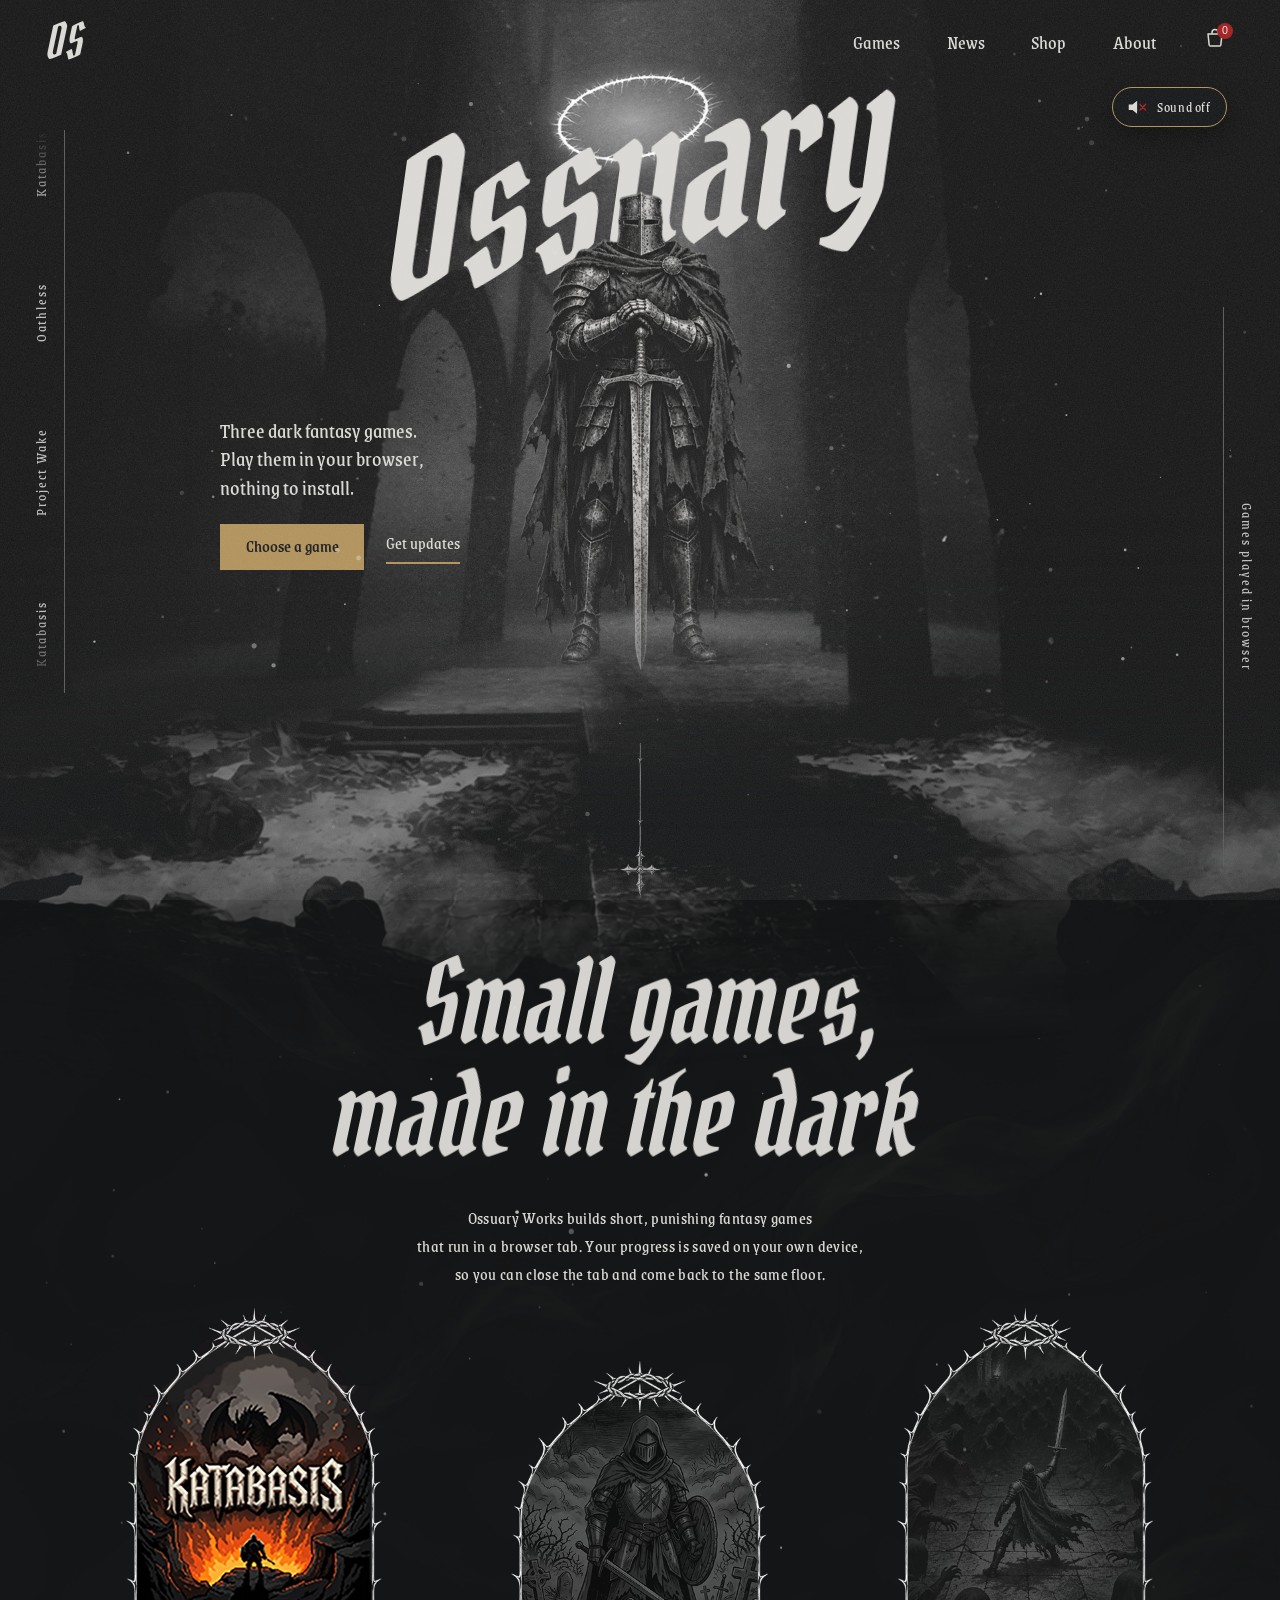
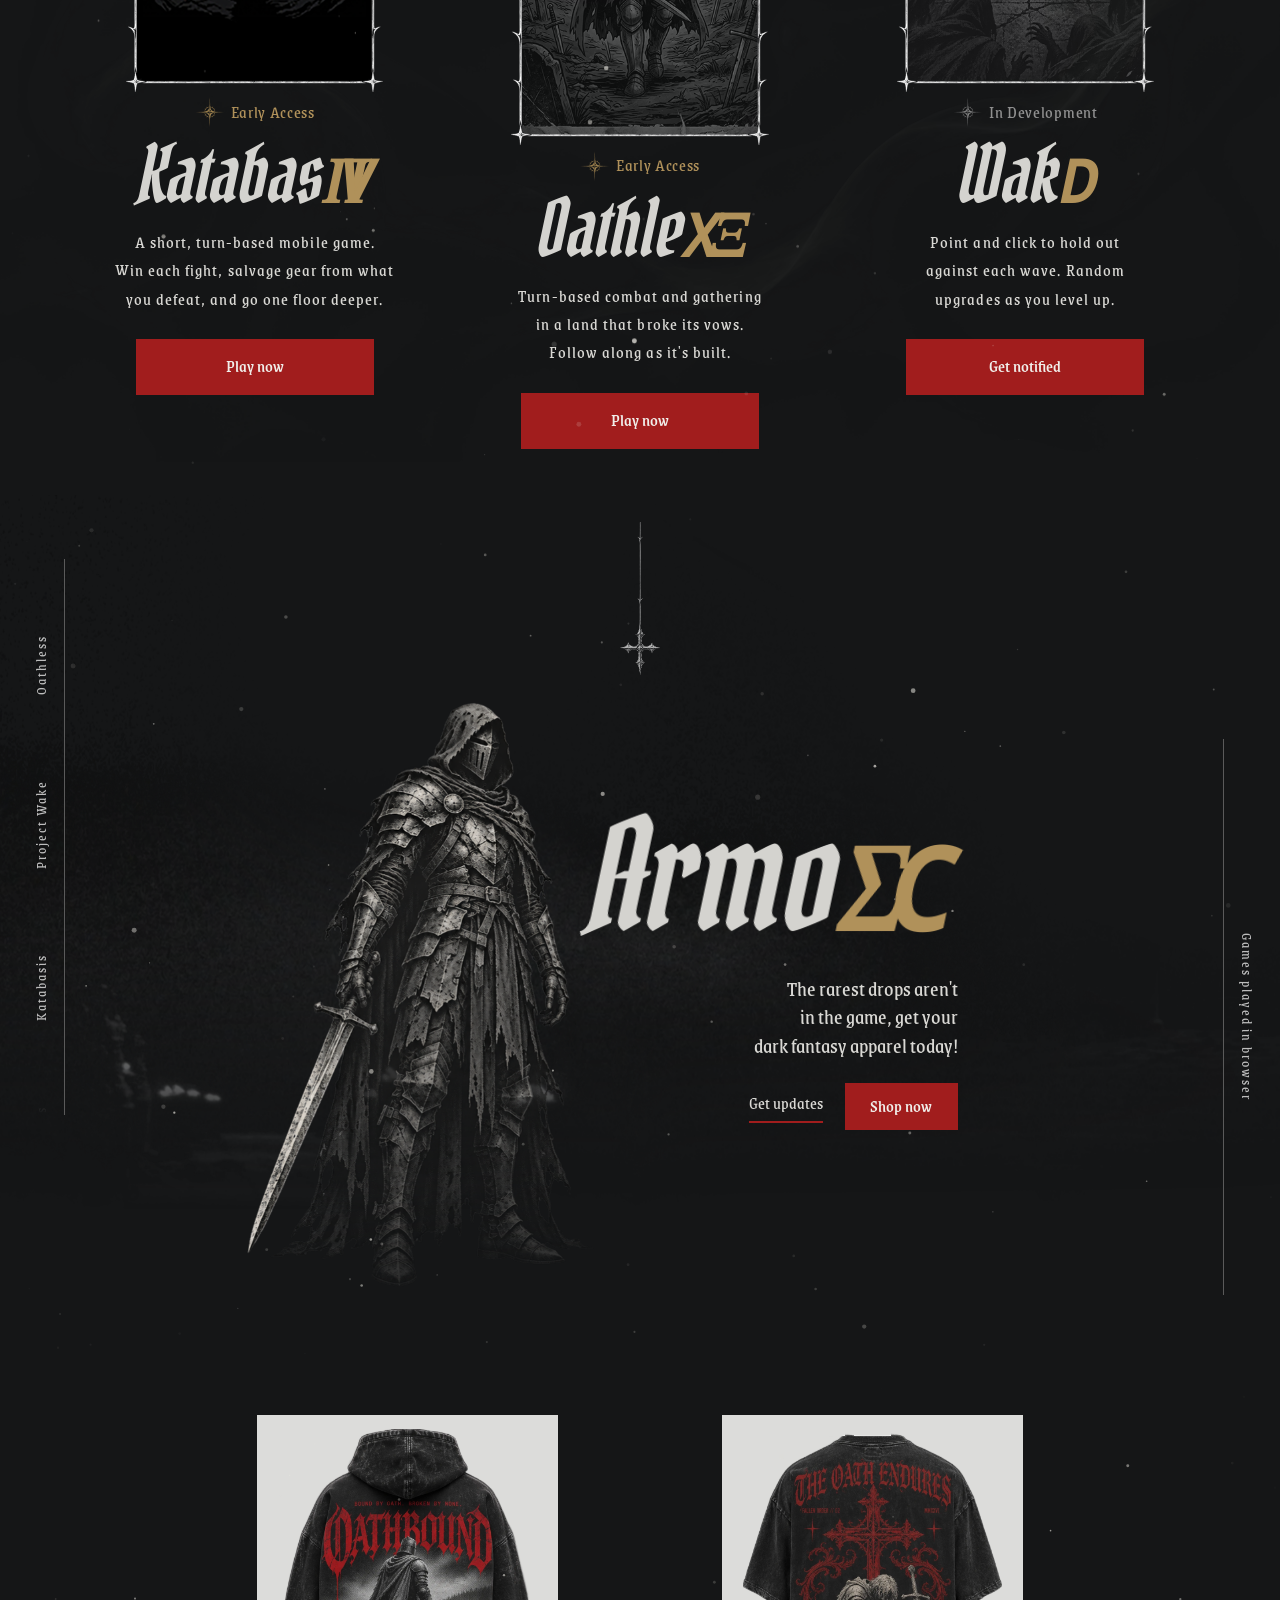
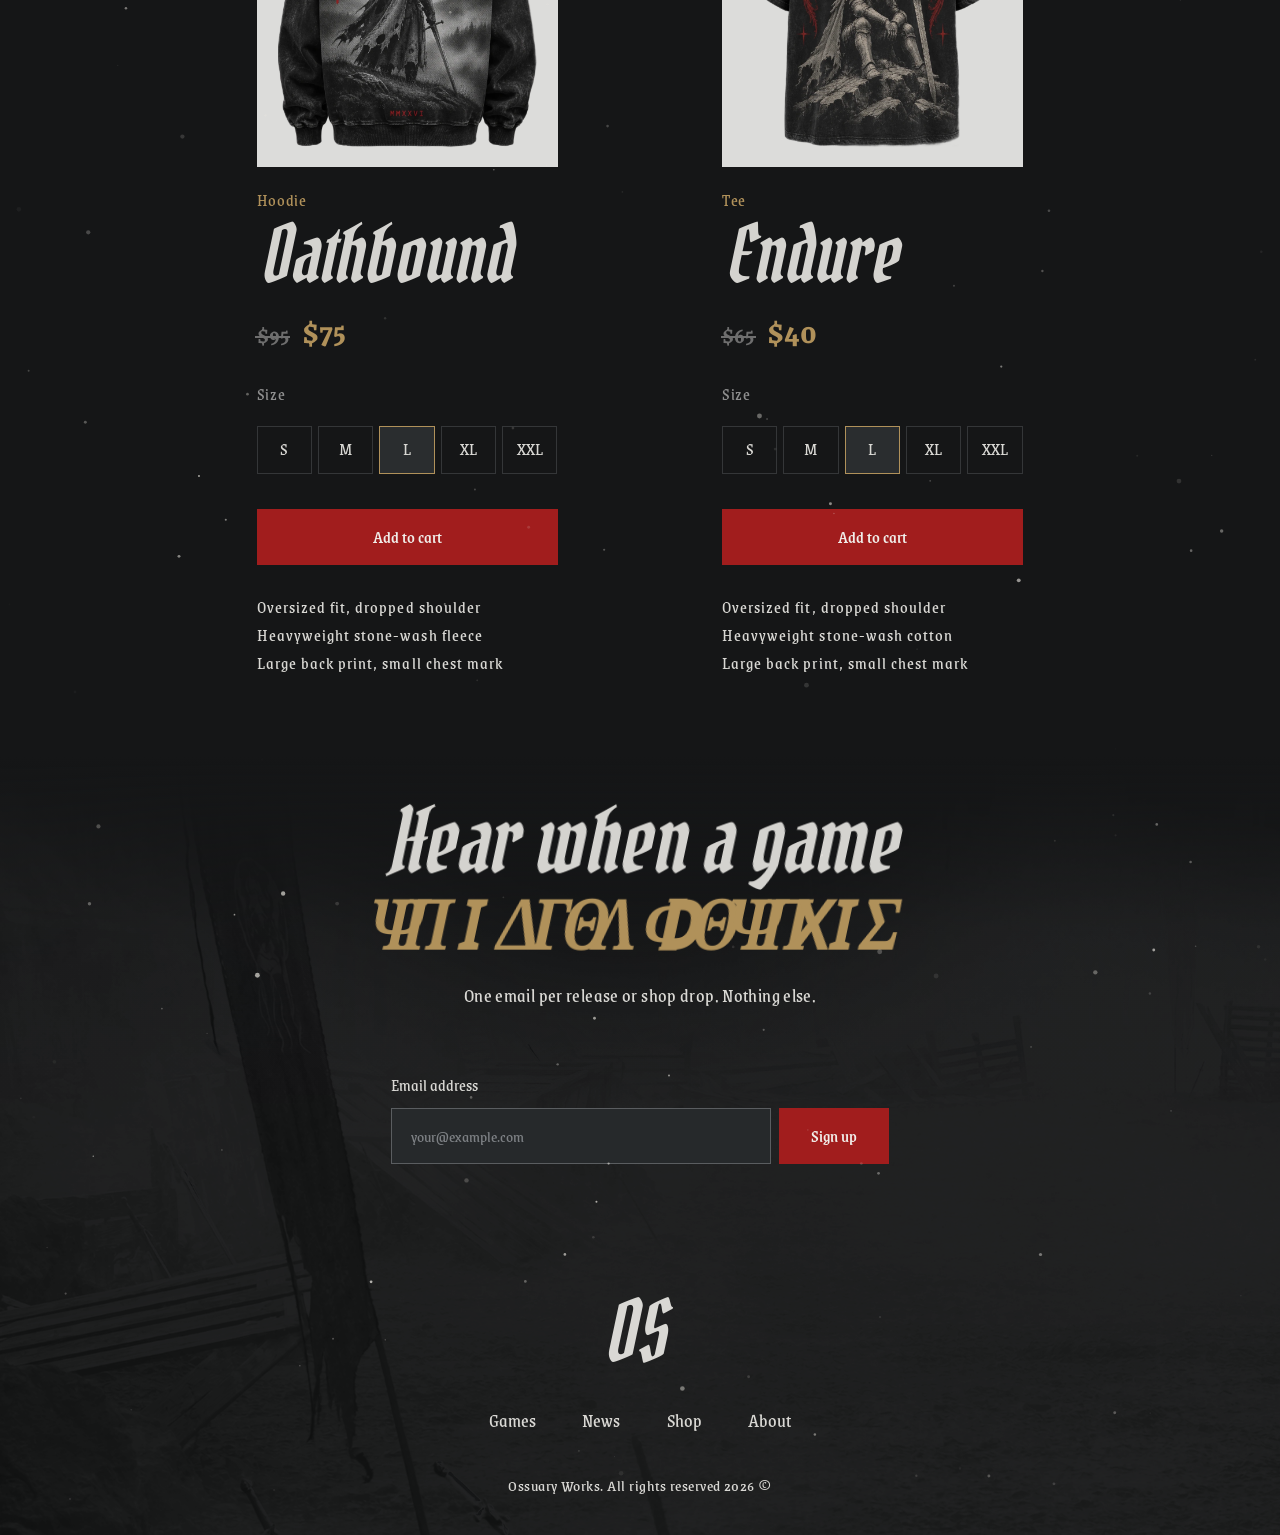
==== commit 2ac5351d: "Add files via upload" ====
--- a/index.html
+++ b/index.html
@@ -11,9 +11,11 @@
   <link rel="stylesheet" href="css/home.css">
   <link rel="stylesheet" href="css/motion.css">
   <link rel="stylesheet" href="css/cart.css">
+  <link rel="stylesheet" href="css/text-fx.css">
   <script src="js/cart.js" defer></script>
   <script src="js/ambient.js" defer></script>
   <script src="js/particles.js" defer></script>
+  <script src="js/text-fx.js" defer></script>
   <script src="js/router.js" defer></script>
   <script>
     // Turn motion on before first paint (so the hero doesn't flash before its ink reveal),
@@ -93,7 +95,7 @@
       <span>Games played in browser</span>
     </div>
 
-    <h1 class="hero__title" data-depth="0.18"><img src="assets/Exports/Ossuary.png" alt="Ossuary Works" width="822" height="300"></h1>
+    <h1 class="hero__title" data-depth="0.18">Ossuary<span class="sr-only"> Works</span></h1>
     <img class="hero__knight" data-depth="0.05" src="assets/Exports/knight-hero-main-banner.png" alt="" width="360" height="721">
 
     <div class="hero__intro">
@@ -117,10 +119,10 @@
 
       <div class="games__cols">
         <article class="game">
-          <div class="arch">
-            <img class="arch__art" src="assets/Exports/katabasis-game-arch-image.png" alt="Katabasis key art: a lone knight before a burning pit under a dragon" loading="lazy" width="358" height="556">
+          <a class="arch" href="https://mellow-martin.github.io/Emberfall/" target="_blank" rel="noopener" aria-label="Play Katabasis (opens in a new tab)">
+            <img class="arch__art" src="assets/Exports/katabasis-game-arch-image.png" alt="" loading="lazy" width="358" height="556">
             <img class="arch__frame" src="assets/Exports/arch-frame.png" alt="" loading="lazy" width="386" height="576">
-          </div>
+          </a>
           <p class="status status--early"><img src="assets/Exports/early-access-star.png" alt="" width="48" height="49">Early Access</p>
           <h3>Katabasis</h3>
           <p class="game__desc">A short, turn-based mobile game.<br>Win each fight, salvage gear from what<br>you defeat, and go one floor deeper.</p>
@@ -128,14 +130,14 @@
         </article>
 
         <article class="game game--low">
-          <div class="arch">
-            <img class="arch__art" src="assets/Exports/oathless-game-arch-image.png" alt="Oathless art: a hooded knight with sword and shield walking through a graveyard" loading="lazy" width="359" height="536">
+          <a class="arch" href="https://mellow-martin.github.io/Oathless/" target="_blank" rel="noopener" aria-label="Play Oathless (opens in a new tab)">
+            <img class="arch__art" src="assets/Exports/oathless-game-arch-image.png" alt="" loading="lazy" width="359" height="536">
             <img class="arch__frame" src="assets/Exports/arch-frame.png" alt="" loading="lazy" width="386" height="576">
-          </div>
-          <p class="status"><img src="assets/Exports/in-development-star.png" alt="" width="48" height="49">In Development</p>
+          </a>
+          <p class="status status--early"><img src="assets/Exports/early-access-star.png" alt="" width="48" height="49">Early Access</p>
           <h3>Oathless</h3>
           <p class="game__desc">Turn-based combat and gathering<br>in a land that broke its vows.<br>Follow along as it's built.</p>
-          <a href="#signup" class="btn btn--red btn--wide">Get notified</a>
+          <a href="https://mellow-martin.github.io/Oathless/" class="btn btn--red btn--wide" target="_blank" rel="noopener">Play now<span class="sr-only"> (opens in a new tab)</span></a>
         </article>
 
         <article class="game">
--- a/css/home.css
+++ b/css/home.css
@@ -50,9 +50,12 @@
   cursor: pointer;
   transition: filter 160ms ease;
 }
-.btn:hover { background: inherit; filter: brightness(1.12); }
-.btn--gold { background: var(--gold); color: #1b1b1b; }
-.btn--red { background: var(--red); color: #f1eeea; }
+.btn:hover { filter: brightness(1.12); }
+/* Hover, focus and click keep the button's own colour (an older rule used to make them see-through) */
+.btn--gold, .btn--gold:hover, .btn--gold:focus, .btn--gold:active { background: var(--gold); color: #1b1b1b; }
+.btn--red, .btn--red:hover, .btn--red:focus, .btn--red:active { background: var(--red); color: #f1eeea; }
+/* Pressed: the button goes dark charcoal for the moment it's held down */
+.btn--gold:active, .btn--red:active { background: #2a2c2e; color: #f1eeea; filter: none; }
 .btn--wide { width: calc(357 * var(--u)); min-width: 180px; height: max(48px, calc(84 * var(--u))); }
 .btn--block { width: 100%; height: max(48px, calc(84 * var(--u))); }
 
@@ -214,9 +217,15 @@
   left: calc(50% - 410 * var(--u)); /* mockup x 550, measured from the page centre */
   top: calc(140 * var(--u));
   width: calc(822 * var(--u));
-  transform: none; /* the exported title is already leaned */
-}
-.hero__title img { width: 100%; height: auto; }
+  /* Live text in the display font, leaned and tilted to match the mockup's title art */
+  font-size: calc(270 * var(--u));
+  line-height: 1;
+  text-align: center;
+  white-space: nowrap;
+  color: #d9d8d4;
+  transform: rotate(-11deg) skewX(-19deg) scaleY(1.12);
+  transform-origin: 50% 60%;
+}
 
 .hero__knight {
   position: absolute;
@@ -290,7 +299,10 @@
   height: auto;
 }
 .arch__frame { position: absolute; inset: 0; width: 100%; height: 100%; pointer-events: none; }
-.arch::after { content: none; } /* the exported silver frame replaces the gold one from tokens.css */
+.arch::after { content: none; }
+/* Arches that link to a game: whole image is clickable */
+a.arch { display: block; cursor: pointer; }
+a.arch:focus-visible { outline: 2px solid var(--gold); outline-offset: 6px; } /* the exported silver frame replaces the gold one from tokens.css */
 .game:hover .arch__art { filter: brightness(1.12); }
 
 .status {
@@ -569,7 +581,7 @@
   .hero__bg { width: 100%; }
   .nav { padding: 0.9rem 1rem; }
   .nav ul { gap: 1rem; }
-  .hero__title { position: static; width: min(92%, 30rem); margin-top: 7rem; }
+  .hero__title { position: static; width: min(92%, 30rem); margin-top: 7rem; font-size: min(30vw, 10rem); }
   .hero__knight { position: static; width: min(55%, 15rem); margin-top: -3.5rem; }
   .hero__intro { position: static; margin-top: 1.5rem; text-align: center; }
   .hero__intro .actions { justify-content: center; }
--- a/css/text-fx.css
+++ b/css/text-fx.css
@@ -0,0 +1,123 @@
+/* =====================================================================
+   TEXT FX: heading scramble, reactive ticker, commerce micro-moments.
+   Driven by js/text-fx.js. UI/commerce motion uses hard steps();
+   atmospheric motion (ticker drift) is smooth. Reduced motion: see bottom.
+   ===================================================================== */
+
+/* Pirata One and Grenze contain no Greek letters or Roman numerals, so the
+   scrambling glyphs use a deliberate fallback, requested for only these 17
+   characters: Noto Serif (Greek) and Noto Sans Symbols (Roman numerals). */
+@import url("https://fonts.googleapis.com/css2?family=Noto+Serif:wght@700&family=Noto+Sans+Symbols:wght@700&text=%CE%93%CE%94%CE%98%CE%9B%CE%9E%CE%A0%CE%A3%CE%A6%CE%A8%CE%A9%E2%85%A0%E2%85%A4%E2%85%A9%E2%85%AC%E2%85%AD%E2%85%AE%E2%85%AF&display=swap");
+
+/* ---------- 1. Heading scramble ---------- */
+.fx-word { white-space: nowrap; }
+/* Letters stay inline (with kerning) while line breaks are measured, then lock in place */
+.fx-locked .fx-ch { display: inline-block; text-align: center; }
+.fx-glyph {
+  font-family: "Noto Serif", "Noto Sans Symbols", Georgia, serif;
+  font-weight: 700;
+  font-size: 0.78em;      /* the fallback runs larger than Pirata One; keep the line steady */
+  line-height: 1;
+  color: var(--gold);
+}
+
+/* ---------- 3. Reactive ticker (rails: Katabasis / Project Wake / Oathless) ---------- */
+.rail--ticker { justify-content: center; }
+.ticker {
+  position: absolute;
+  inset: 0;
+  overflow: hidden;
+  /* soft fade at both ends; a gradient mask (not an image), so it works everywhere */
+  -webkit-mask-image: linear-gradient(to bottom, transparent, #000 14%, #000 86%, transparent);
+          mask-image: linear-gradient(to bottom, transparent, #000 14%, #000 86%, transparent);
+}
+.ticker__track, .ticker__ghost {
+  position: absolute;
+  left: 0;
+  right: 0;
+  bottom: 0;
+  display: flex;
+  flex-direction: column-reverse;
+  align-items: center;
+  will-change: transform;
+}
+.ticker__track span, .ticker__ghost span {
+  /* physical top/bottom: the text runs vertically, so "block" padding would go sideways */
+  padding-top: max(26px, calc(64 * var(--u)));
+  padding-bottom: max(26px, calc(64 * var(--u)));
+}
+.rail--left.rail--ticker .ticker span { transform: rotate(180deg); } /* reads bottom to top, as before */
+
+/* Glitch: ~150ms of RGB split + one horizontal slice knocked sideways, then snap back */
+.ticker__ghost { display: none; color: #ff2b3a; }
+.ticker.is-glitch .ticker__track { animation: fx-rgb 150ms steps(3, jump-none) both; }
+.ticker.is-glitch .ticker__ghost { display: flex; animation: fx-slice 150ms steps(3, jump-none) both; }
+@keyframes fx-rgb {
+  0%   { text-shadow: -2px 0 #ff2b3a, 2px 0 #00e5ff; }
+  50%  { text-shadow: 3px 0 #ff2b3a, -3px 0 #00e5ff; }
+  100% { text-shadow: -1px 0 #ff2b3a, 1px 0 #00e5ff; }
+}
+@keyframes fx-slice {
+  0%   { clip-path: inset(22% 0 63% 0); translate: 4px 0; }
+  50%  { clip-path: inset(58% 0 30% 0); translate: -5px 0; }
+  100% { clip-path: inset(40% 0 52% 0); translate: 3px 0; }
+}
+
+/* ---------- 5a. Price: strikethrough draws, then "Now" snaps in ---------- */
+.fx-on .product .price s { position: relative; text-decoration: none; }
+.fx-on .product .price s::after {
+  content: "";
+  position: absolute;
+  left: -4%;
+  right: -4%;
+  top: 52%;
+  height: 2px;
+  background: currentColor;
+  transform-origin: left center;
+}
+.fx-on .product .price > span:last-child { display: inline-block; transform-origin: left bottom; }
+.price.fx-price-pending s::after { transform: scaleX(0); }
+.price.fx-price-pending > span:last-child { opacity: 0; }
+.price.fx-price-run s::after { animation: fx-strike 300ms steps(6, jump-none) both; }
+.price.fx-price-run > span:last-child { animation: fx-snap 200ms steps(4, jump-none) 300ms both; }
+@keyframes fx-strike { from { transform: scaleX(0); } to { transform: scaleX(1); } }
+@keyframes fx-snap {
+  0%   { opacity: 0; transform: scale(0.7); }
+  60%  { opacity: 1; transform: scale(1.16); }
+  100% { opacity: 1; transform: scale(1); }   /* hard stop: no settle */
+}
+
+/* ---------- 5b. Cart count odometer ---------- */
+.cart__count { overflow: hidden; }
+.odo { position: relative; display: block; height: 1.5em; line-height: 1.5em; }
+.odo__old, .odo__new { display: block; text-align: center; }
+.odo__new { position: absolute; inset: 0; }
+.odo--up .odo__old   { animation: fx-odo-out-up 240ms steps(4, jump-none) both; }
+.odo--up .odo__new   { animation: fx-odo-in-up 240ms steps(4, jump-none) both; }
+.odo--down .odo__old { animation: fx-odo-out-down 240ms steps(4, jump-none) both; }
+.odo--down .odo__new { animation: fx-odo-in-down 240ms steps(4, jump-none) both; }
+@keyframes fx-odo-out-up   { to { transform: translateY(-100%); } }
+@keyframes fx-odo-in-up    { from { transform: translateY(100%); } to { transform: none; } }
+@keyframes fx-odo-out-down { to { transform: translateY(100%); } }
+@keyframes fx-odo-in-down  { from { transform: translateY(-100%); } to { transform: none; } }
+
+/* ---------- 5c. Button brackets: "Play now" -> "[ Play now ]" ----------
+   The brackets always take up their space (just invisible), so nothing shifts. */
+.fx-btn::before, .fx-btn::after {
+  display: inline-block;
+  opacity: 0;
+  transition: opacity 150ms steps(3, jump-none), transform 150ms steps(3, jump-none);
+}
+.fx-btn::before { content: "[\00a0"; content: "[\00a0" / ""; transform: translateX(0.4em); }
+.fx-btn::after  { content: "\00a0]"; content: "\00a0]" / ""; transform: translateX(-0.4em); }
+.btn:hover .fx-btn::before, .btn:hover .fx-btn::after,
+.btn:focus-visible .fx-btn::before, .btn:focus-visible .fx-btn::after {
+  opacity: 1;
+  transform: none;
+}
+
+/* ---------- Reduced motion: final states, no movement ---------- */
+@media (prefers-reduced-motion: reduce) {
+  /* The scramble, ticker, price draw and odometer are skipped entirely by js/text-fx.js */
+  .fx-btn::before, .fx-btn::after { transition: none; }
+}
